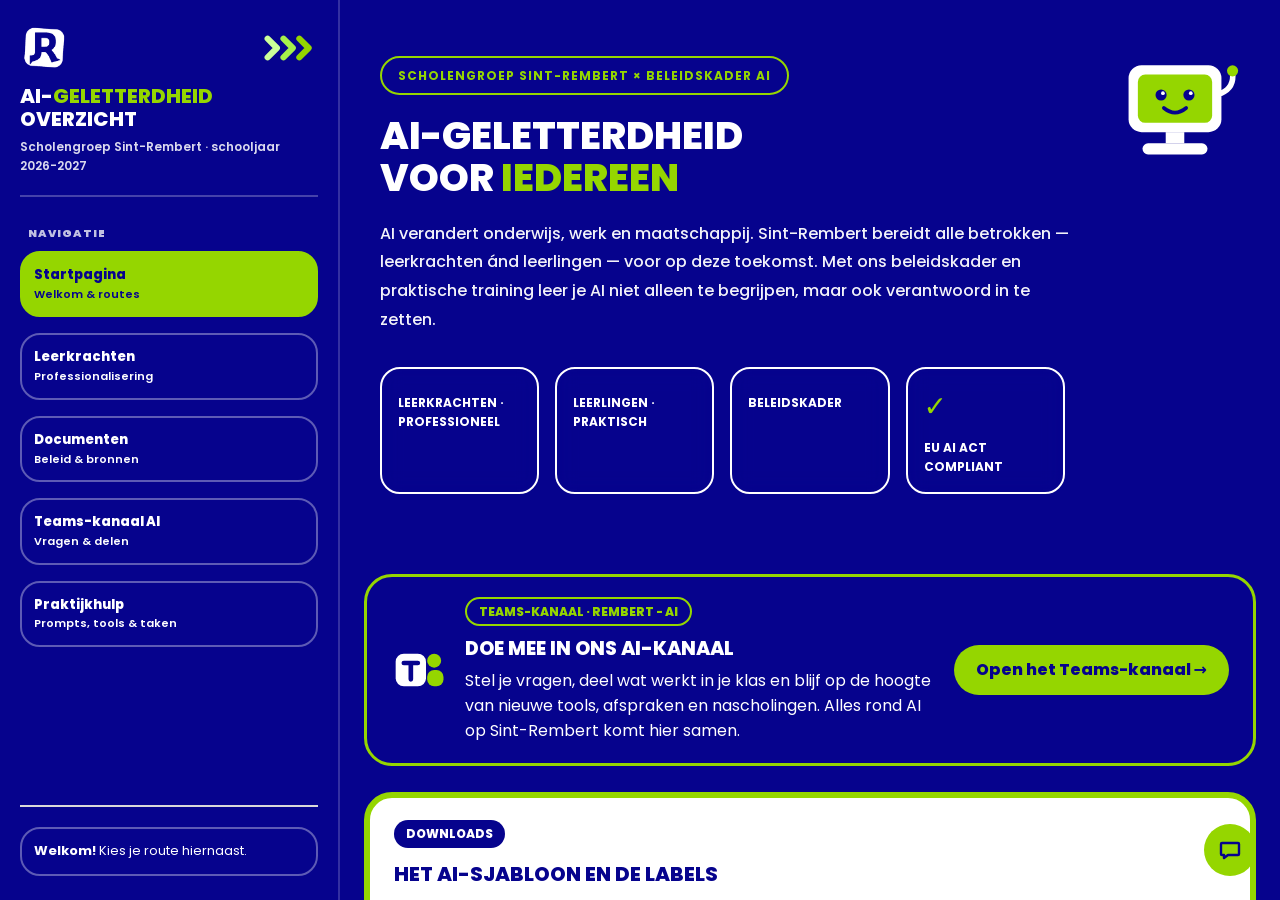
==== index.html @ e118753a "Add files via upload" ====
<!DOCTYPE html>
<html lang="nl">
<head>
<meta http-equiv="Cache-Control" content="no-cache, no-store, must-revalidate">
<meta http-equiv="Pragma" content="no-cache">
<meta http-equiv="Expires" content="0">
<meta charset="UTF-8">
<meta name="viewport" content="width=device-width, initial-scale=1, viewport-fit=cover">
<title>AI-Geletterdheid — Sint-Rembert</title>
<link rel="preconnect" href="https://fonts.googleapis.com">
<link rel="preconnect" href="https://fonts.gstatic.com" crossorigin>
<link href="https://fonts.googleapis.com/css2?family=Poppins:wght@400;500;600;700;800&display=swap" rel="stylesheet">
<link rel="stylesheet" href="style.css?v=20261020t">
<link rel="stylesheet" href="huisstijl.css?v=20261020t">
</head>
<body>
<div id="app">
<aside id="sidebar">
  <div class="sb-logo">
    <div class="sb-kop"><img class="sb-logo-img" src="[data-uri]" alt="Logo Sint-Rembert scholengroep"><svg class="sb-chev" viewBox="0 0 120 60" aria-hidden="true"><g fill="none" stroke-linecap="round" stroke-linejoin="round" stroke-width="13"><polyline points="12,10 32,30 12,50" stroke="#CCFF99"/><polyline points="46,10 66,30 46,50" stroke="#A6F04A"/><polyline points="80,10 100,30 80,50" stroke="#95D600"/></g></svg></div>
    <div class="sb-title">AI-<em>Geletterdheid</em><br>Overzicht</div>
    <div class="sb-sub">Scholengroep Sint-Rembert · schooljaar 2026-2027</div>
  </div>

  <div class="nav-sec">
    <div class="nav-lbl">Navigatie</div>
    <div class="ni active" onclick="sv('home')" id="nav-home"><div class="ni-icon"></div><div class="ni-info"><div class="ni-title">Startpagina</div><div class="ni-sub">Welkom & routes</div></div></div>
    <div class="ni available" onclick="goTeacher()"><div class="ni-icon"></div><div class="ni-info"><div class="ni-title">Leerkrachten</div><div class="ni-sub">Professionalisering</div></div></div>
    <div class="ni available" onclick="sv('docs')" id="nav-docs"><div class="ni-icon"></div><div class="ni-info"><div class="ni-title">Documenten</div><div class="ni-sub">Beleid & bronnen</div></div></div>
    <div class="ni available" onclick="sv('news')" id="nav-news"><div class="ni-icon"></div><div class="ni-info"><div class="ni-title">Teams-kanaal AI</div><div class="ni-sub">Vragen & delen</div></div></div>
    <div class="ni available" onclick="sv('hulp')" id="nav-hulp"><div class="ni-icon"></div><div class="ni-info"><div class="ni-title">Praktijkhulp</div><div class="ni-sub">Prompts, tools & taken</div></div></div>
  </div>

  <div class="sb-bot">
    <div style="padding: 12px; background: #FFFFFF; border-radius: 6px; font-size: 13px; line-height: 1.6; color:#06038D;">
      <strong style="color:#06038D;">Welkom!</strong> Kies je route hiernaast.
    </div>
  </div>
</aside>

<main id="main">

<!-- ════════ HOME ════════ -->
<div class="view active" id="view-home">
  <div class="hero">
    <svg class="hero-ill" viewBox="0 0 140 120" role="img" aria-label="Vriendelijke computer"><rect x="20" y="10" width="100" height="72" rx="14" fill="#fff"/><rect x="30" y="20" width="80" height="52" rx="8" fill="#95D600"/><circle cx="55" cy="42" r="6" fill="#06038D"/><circle cx="85" cy="42" r="6" fill="#06038D"/><circle cx="57" cy="40" r="2" fill="#fff"/><circle cx="87" cy="40" r="2" fill="#fff"/><path d="M58 56 Q70 66 82 56" stroke="#06038D" stroke-width="4" fill="none" stroke-linecap="round"/><rect x="60" y="82" width="20" height="12" fill="#fff"/><rect x="35" y="94" width="70" height="12" rx="6" fill="#fff"/><path d="M120 40 q14 -6 12 -22" stroke="#fff" stroke-width="6" fill="none" stroke-linecap="round"/><circle cx="132" cy="16" r="6" fill="#95D600"/></svg>
    <div class="hero-ey"><span>Scholengroep Sint-Rembert × Beleidskader AI</span></div>
    <h1 class="hero-h1">AI-Geletterdheid<br>voor <span class="g">iedereen</span></h1>
    <p class="hero-p">AI verandert onderwijs, werk en maatschappij. Sint-Rembert bereidt alle betrokken — leerkrachten ánd leerlingen — voor op deze toekomst. Met ons beleidskader en praktische training leer je AI niet alleen te begrijpen, maar ook verantwoord in te zetten.</p>
    <div class="hero-stats">
      <div class="hs"><div class="hs-num"></div><div class="hs-lbl">Leerkrachten · Professioneel</div></div>
      <div class="hs"><div class="hs-num"></div><div class="hs-lbl">Leerlingen · Praktisch</div></div>
      <div class="hs"><div class="hs-num"></div><div class="hs-lbl">Beleidskader</div></div>
      <div class="hs"><div class="hs-num">✓</div><div class="hs-lbl">EU AI Act Compliant</div></div>
    </div>
  </div>

  <div style="padding:0 24px"><div class="tm-banner">
  <svg viewBox="0 0 48 48" aria-hidden="true" class="tm-ico"><rect x="4" y="10" width="26" height="28" rx="7" fill="#FFFFFF"/><path d="M11 18h12M17 18v14" stroke="#06038D" stroke-width="4" stroke-linecap="round"/><circle cx="37" cy="16" r="6" fill="#95D600"/><rect x="31" y="24" width="14" height="14" rx="6" fill="#95D600"/></svg>
  <div class="tm-tekst"><span class="tm-ey">Teams-kanaal · REMBERT - AI</span><h3>Doe mee in ons AI-kanaal</h3><p>Stel je vragen, deel wat werkt in je klas en blijf op de hoogte van nieuwe tools, afspraken en nascholingen. Alles rond AI op Sint-Rembert komt hier samen.</p></div>
  <a class="tm-knop" href="https://teams.microsoft.com/l/team/19%3AFEEiGXjf1jA5KxnDZ1ghViKFze_kGUtUXywPC6O7UBk1%40thread.tacv2/conversations?groupId=093de897-84d2-4e76-a2b8-5772bd925e26&amp;tenantId=e285dc48-b92b-4e97-9ea5-bdaed06bbb77" target="_blank" rel="noopener">Open het Teams-kanaal →</a>
</div></div>
  <div style="padding:0 24px"><div class="dl-paneel">
  <div class="dl-kop"><span class="dl-ey">Downloads</span><h3>Het AI-sjabloon en de labels</h3><p>Zet bovenaan elke taak of toets welk AI-label geldt, hang de klasposter op en geef leerlingen het sjabloon voor hun AI-verantwoording.</p></div>
  <div class="dl-rij">
    <div class="dl-item"><b>Hoofding examen/taak met AI-label</b><p>Naam, klas, vak, datum en een vakje voor het label.</p><div><a class="dl-knop hoofd" href="Hoofding-examen-taak-AI-label.docx" download target="_blank" rel="noopener">Word</a><a class="dl-knop" href="Hoofding-examen-taak-AI-label.pdf" target="_blank" rel="noopener">PDF</a></div></div>
    <div class="dl-item"><b>Klasposter AI-labels</b><p>De vier labels om op te hangen in de klas.</p><div><a class="dl-knop hoofd" href="AI-labels-poster%20(1).png" target="_blank" rel="noopener">Poster</a></div></div>
    <div class="dl-item"><b>AI-verantwoording voor leerlingen</b><p>Korte vermelding (1e en 2e graad) en volledige verantwoording met APA (3e graad).</p><div><a class="dl-knop hoofd" href="AI-verantwoording-sjabloon.docx" download target="_blank" rel="noopener">Word</a></div></div>
  </div>
</div></div>
  <div class="sw">
    <!-- OUR PRINCIPLES -->
    <div class="sw-title">Onze <em>principes</em></div>
    <div class="sw-sub">Gebaseerd op het Sint-Rembert beleidskader voor verantwoord AI-gebruik</div>
    
    <div style="display: grid; grid-template-columns: repeat(auto-fit, minmax(280px, 1fr)); gap: 20px; margin-bottom: 28px;">
      <div class="principle-box">
        <div class="pb-icon"></div>
        <div class="pb-title">De mens blijft centraal</div>
        <div class="pb-text">AI is een ondersteuning, niet een vervanging. Leerkrachten en leerlingen bepalen en verantwoorden hun keuzes.</div>
      </div>

      <div class="principle-box">
        <div class="pb-icon"></div>
        <div class="pb-title">Meerwaarde is vereist</div>
        <div class="pb-text">We zetten AI in waar het echt bijdraagt aan beter onderwijs — niet voor de hype.</div>
      </div>

      <div class="principle-box">
        <div class="pb-icon"></div>
        <div class="pb-title">Transparantie & eigenaarschap</div>
        <div class="pb-text">Wie AI gebruikt, blijft eigenaar van het proces. Uitkomsten worden altijd zorgvuldig gecontroleerd.</div>
      </div>

      <div class="principle-box">
        <div class="pb-icon"></div>
        <div class="pb-title">Leeftijdsgeschikt</div>
        <div class="pb-text">AI-gebruik is altijd afgestemd op de maturiteit en ontwikkelingsfase van leerlingen.</div>
      </div>

      <div class="principle-box">
        <div class="pb-icon"></div>
        <div class="pb-title">Deskundigheid</div>
        <div class="pb-text">Alle medewerkers en leerlingen die AI gebruiken, hebben het basisniveau AI-geletterdheid.</div>
      </div>

      <div class="principle-box">
        <div class="pb-icon"></div>
        <div class="pb-title">Wet- & regelgeving</div>
        <div class="pb-text">We houden ons aan de AVG, EU AI Act en alle relevante regelgeving.</div>
      </div>
    </div>

    <!-- ROUTES SECTION -->
    <div class="sw-title" style="margin-top:40px">Jouw <em>route</em></div>
    <div class="sw-sub">Het traject voor leerkrachten van de scholengroep</div>

    <div class="routes-grid">
      <div class="route-card teacher-route">
        <div class="rc-header">
          <div class="rc-icon"></div>
          <div class="rc-title">Ik ben LEERKRACHT</div>
        </div>
        <div class="rc-body">
          <p><strong>Professionalisering</strong> om je leerlingen verantwoord te begeleiden.</p>
          <ul class="rc-list">
            <li>✓ Wat is AI echt? (Basis + diepgang)</li>
            <li>✓ Beleid & veiligheid (AVG, EU AI Act)</li>
            <li>✓ Leerlingen begeleiden</li>
            <li>✓ Copilot praktisch gebruiken</li>
            <li>✓ Certificaat (EU AI Act artikel 4)</li>
            <li>✓ Case studies per vak</li>
          </ul>
        </div>
        <button class="route-btn teacher" onclick="goTeacher()">Start trainee →</button>
      </div>

    </div>

    <div style="background:white;border:1px solid #e0e4f5;border-left:4px solid var(--green);border-radius:8px;padding:18px 20px;margin-top:28px;display:flex;align-items:center;justify-content:space-between;flex-wrap:wrap;gap:14px;">
      <div style="flex:1;min-width:240px;">
        <div style="font-size:11px;font-weight:700;color:var(--green);text-transform:uppercase;margin-bottom:4px;">Voor leerkrachten</div>
        <div style="font-size:15px;font-weight:800;color:var(--blue);margin-bottom:4px;">Praktijkhulp: beslisboom, toolchecker, prompts en AI-bestendige taken</div>
        <div style="font-size:13px;color:#06038D;line-height:1.6;">Kant-en-klare hulpmiddelen om morgen al mee aan de slag te gaan in je klas.</div>
      </div>
      <button class="route-btn teacher" style="width:auto;padding:12px 22px;" onclick="sv('hulp')">Bekijk praktijkhulp →</button>
    </div>

    <div style="background:white;border:1px solid #e0e4f5;border-left:4px solid var(--blue);border-radius:8px;padding:16px 20px;margin-top:16px;display:flex;align-items:center;justify-content:space-between;flex-wrap:wrap;gap:14px;">
      <div style="flex:1;min-width:240px;font-size:13px;color:#06038D;line-height:1.7;"><strong>AI-labels en hoofding examen/taak:</strong> de AI-labels (met klasposter) en de hoofding voor examens en taken vind je bij <strong>Documenten</strong>.</div>
      <button class="route-btn teacher" style="width:auto;padding:12px 22px;" onclick="sv('docs')">Naar Documenten →</button>
    </div>

    <!-- CONTEXT -->
    <div style="background: #FFFFFF; border-left: 4px solid var(--blue); padding: 20px; border-radius: 4px; margin-top: 28px;">
      <div style="font-weight: 700; color: var(--blue); margin-bottom: 8px;">Dit is onderdeel van...</div>
      <p style="margin: 0; font-size: 14px; color:#06038D; line-height: 1.6;">
        <strong>Beleidskader Artificiële Intelligentie van Sint-Rembert</strong> — het centrale referentiedocument voor verantwoord AI-gebruik in onze scholengroep. Dit traject helpt iedereen die framework te begrijpen en toe te passen. Aansluitend op het Digisprong-beleid van de Vlaamse overheid en artikel 4 van de EU AI Act.
      </p>
    </div>

  </div>
</div>

<!-- ════════ DOCUMENTEN ════════ -->
<div class="view" id="view-docs">
  <div class="sw" style="margin-top: 40px;">
    <div class="sw-title"><em>Documenten</em> & Beleid</div>
    <div class="sw-sub">Het centrale referentiemateriaal van Sint-Rembert rond AI, en de bronnen waarop onze trainingen gebaseerd zijn.</div>
<div class="dl-paneel">
  <div class="dl-kop"><span class="dl-ey">Downloads</span><h3>Het AI-sjabloon en de labels</h3><p>Zet bovenaan elke taak of toets welk AI-label geldt, hang de klasposter op en geef leerlingen het sjabloon voor hun AI-verantwoording.</p></div>
  <div class="dl-rij">
    <div class="dl-item"><b>Hoofding examen/taak met AI-label</b><p>Naam, klas, vak, datum en een vakje voor het label.</p><div><a class="dl-knop hoofd" href="Hoofding-examen-taak-AI-label.docx" download target="_blank" rel="noopener">Word</a><a class="dl-knop" href="Hoofding-examen-taak-AI-label.pdf" target="_blank" rel="noopener">PDF</a></div></div>
    <div class="dl-item"><b>Klasposter AI-labels</b><p>De vier labels om op te hangen in de klas.</p><div><a class="dl-knop hoofd" href="AI-labels-poster%20(1).png" target="_blank" rel="noopener">Poster</a></div></div>
    <div class="dl-item"><b>AI-verantwoording voor leerlingen</b><p>Korte vermelding (1e en 2e graad) en volledige verantwoording met APA (3e graad).</p><div><a class="dl-knop hoofd" href="AI-verantwoording-sjabloon.docx" download target="_blank" rel="noopener">Word</a></div></div>
  </div>
</div>

    <div class="sw-title" style="margin-top:20px;font-size:20px">Beleidskader <em>Artificiële Intelligentie</em></div>
    <div style="background: white; border: 1px solid #e0e4f5; border-radius: 10px; padding: 22px; margin: 16px 0 32px 0;">
      <p style="font-size: 13px; color:#06038D; margin: 0 0 14px 0;">Het centrale referentiedocument voor verantwoord AI-gebruik binnen Scholengroep Sint-Rembert (versie 1.0, goedgekeurd door het Bestuursorgaan). De 4 niet-onderhandelbare principes:</p>
      <ul style="font-size: 13px; color:#06038D; line-height: 2; padding-left: 20px; margin: 0 0 14px 0;">
        <li><strong>De mens blijft centraal</strong> — het mens-machine-mens-principe: AI ondersteunt, maar elke inzet vertrekt vanuit een menselijke vraag en eindigt met menselijke controle</li>
        <li><strong>Meerwaarde is vereist</strong> — AI wordt enkel ingezet bij aantoonbare pedagogische of organisatorische meerwaarde</li>
        <li><strong>Transparantie en eigenaarschap</strong> — wie AI gebruikt, blijft eindverantwoordelijk voor het resultaat</li>
        <li><strong>Leeftijds- en ontwikkelingsgeschikt</strong> — afgestemd op maturiteit: kleuters geen zelfstandig gebruik, lager onderwijs enkel begeleid, secundair kritisch en met verantwoording</li>
      </ul>
      <p style="font-size: 13px; color:#06038D; margin: 0 0 8px 0;"><strong>Toegelaten AI-toepassingen:</strong> Bookwidgets AI, ChatGPT, Claude.ai, Microsoft Copilot Chat, Microsoft Copilot for M365, Gamma.app, Google Gemini, NotebookLM.</p>
      <p style="font-size: 13px; color:#06038D; margin: 0 0 18px 0;"><strong>Bij evaluaties</strong> geldt: AI is niet toegestaan, tenzij de leerkracht dit expliciet toelaat. De school gebruikt bewust géén AI-detectietools — evaluatie vertrekt vanuit vertrouwen en gesprek.</p>
      <a href="Beleidskader-AI-Sint-Rembert.pdf" target="_blank" style="display:inline-block; background: var(--blue); color: white; font-weight: 700; font-size: 13px; padding: 10px 18px; border-radius: 6px; text-decoration: none;">Download volledig document (PDF)</a>
    </div>

    <div class="sw-title" style="margin-top:32px;font-size:20px">Voorbeeld<em>documenten</em></div>
    <p style="font-size: 14px; color:#06038D; margin-bottom: 16px;">Klik op een document om het voorbeeld uit te vouwen.</p>

    <details style="background: white; border: 1px solid #e0e4f5; border-radius: 8px; margin: 12px 0; overflow: hidden;">
      <summary style="cursor: pointer; padding: 16px; font-weight: 700; color: var(--blue); list-style: none; display: flex; align-items: center; justify-content: space-between;">
        <span>AI-labels — voorbeelddocument</span>
        <span style="font-size: 12px; color:#06038D; font-weight: 400;">uitvouwen ▾</span>
      </summary>
      <div style="padding: 0 16px 20px 16px; border-top: 1px solid #eee;">
        <p style="font-size: 13px; color:#06038D; margin: 14px 0;">De 4 AI-labels die Sint-Rembert gebruikt om per opdracht duidelijk te maken wat wel en niet mag:</p>
        <table style="width:100%; border-collapse: collapse; font-size: 13px;">
          <tr style="background:#FFFFFF;"><td style="padding:8px 10px; font-weight:700; width:36px;">1</td><td style="padding:8px 10px; font-weight:700;">Verboden</td><td style="padding:8px 10px; color:#06038D;">Geen AI. Je maakt alles zelf (toetsen, examens)</td></tr>
          <tr><td style="padding:8px 10px; font-weight:700;">2</td><td style="padding:8px 10px; font-weight:700;">Als inspiratie</td><td style="padding:8px 10px; color:#06038D;">AI enkel om ideeën op te doen; het werk maak je zelf</td></tr>
          <tr style="background:#FFFFFF;"><td style="padding:8px 10px; font-weight:700;">3</td><td style="padding:8px 10px; font-weight:700;">Als ondersteuning</td><td style="padding:8px 10px; color:#06038D;">AI mag helpen tijdens het proces, met transparantie</td></tr>
          <tr><td style="padding:8px 10px; font-weight:700;">4</td><td style="padding:8px 10px; font-weight:700;">Toegestaan</td><td style="padding:8px 10px; color:#06038D;">AI mag volop, zolang je eerlijk bent over je gebruik</td></tr>
        </table>
        <p style="font-size: 11px; color:#06038D; font-style: italic; margin: 14px 0 10px 0;">De vier AI-labels van Lut De Jaegher · Sint-Jozefscollege Torhout</p>
        <a href="AI-labels-poster%20(1).png" target="_blank" style="display:inline-block; background: white; color: var(--blue); border: 2px solid var(--blue); font-weight: 700; font-size: 13px; padding: 8px 18px; border-radius: 6px; text-decoration: none;">Bekijk/download klasposter</a>
      </div>
    </details>

    <details style="background: white; border: 1px solid #e0e4f5; border-radius: 8px; margin: 12px 0; overflow: hidden;">
      <summary style="cursor: pointer; padding: 16px; font-weight: 700; color: var(--blue); list-style: none; display: flex; align-items: center; justify-content: space-between;">
        <span>Hoofding examen/taak met AI-label — sjabloon</span>
        <span style="font-size: 12px; color:#06038D; font-weight: 400;">uitvouwen ▾</span>
      </summary>
      <div style="padding: 0 16px 20px 16px; border-top: 1px solid #eee;">
        <p style="font-size: 13px; color:#06038D; margin: 14px 0;">Standaard hoofding om bovenaan een examen of taak te plaatsen (naam, klas, vak, datum, punten), met een aankruisvakje voor het geldende AI-label. Zo weten leerlingen in één oogopslag wat mag.</p>
        <table style="width:100%; border-collapse: collapse; font-size: 12px; margin-bottom: 14px;">
          <tr style="background:#FFFFFF;"><td style="padding:6px 10px; border:1px solid #ddd;">Verboden</td><td style="padding:6px 10px; border:1px solid #ddd;">Als inspiratie</td><td style="padding:6px 10px; border:1px solid #ddd;">Als ondersteuning</td><td style="padding:6px 10px; border:1px solid #ddd;">Toegestaan</td></tr>
        </table>
        <div style="display:flex; gap:10px; flex-wrap:wrap;">
          <a href="Hoofding-examen-taak-AI-label.pdf" target="_blank" style="background: var(--blue); color: white; font-weight: 700; font-size: 13px; padding: 10px 18px; border-radius: 6px; text-decoration: none;">Download als PDF</a>
          <a href="Hoofding-examen-taak-AI-label.docx" target="_blank" style="background: white; color: var(--blue); border: 2px solid var(--blue); font-weight: 700; font-size: 13px; padding: 8px 18px; border-radius: 6px; text-decoration: none;">Download als Word (invulbaar)</a>
        </div>
      </div>
    </details>

    <div class="sw-title" style="margin-top:32px;font-size:20px">Uit de <em>nascholing</em></div>
    <div style="background: white; border-left: 4px solid var(--blue); border-radius: 8px; padding: 16px; margin: 16px 0;">
      <strong style="color: var(--blue);">AI-openers voor onderwijs — Howest EdHub (12/10/2026)</strong>
      <p style="margin: 8px 0 0 0; font-size: 14px; color:#06038D; line-height: 1.6;">Handout van de inspiratiesessie van Thomas Vliebergh (Howest EdHub): prompts structureren, AI-slop vermijden, leren in plaats van delegeren, AI-zoekfuncties, AI-beelden, evalueren en AI-labels.</p>
      <p style="margin: 10px 0 0 0; font-size: 13px; color: #06038D; line-height: 1.6; background:#FFFFFF; padding:10px 12px; border-radius:6px;"><strong>Let op:</strong> in de presentatie komen ook tools aan bod die niet op onze lijst van toegelaten AI-toepassingen staan (bv. Perplexity en Consensus). Niet op de lijst = niet goedgekeurd: gebruik ze niet in je lessen zonder voorafgaande goedkeuring. Zelf apps bouwen met AI (vibecoden) leg je eerst voor aan de IT-dienst.</p>
      <p style="margin: 10px 0 0 0; font-size: 14px; color:#06038D; line-height: 1.6;">De bruikbare tips uit deze sessie zijn verwerkt in de leerkrachtencursus (modules 2 en 3) en in de promptbibliotheek.</p>
      <a href="Howest-EdHub-handout-AI-openers-12-10-2026.pdf" target="_blank" style="display:inline-block; margin-top:12px; background: var(--blue); color: white; font-weight: 700; font-size: 13px; padding: 10px 18px; border-radius: 6px; text-decoration: none;">Bekijk de handout (PDF)</a>
      <p style="margin: 10px 0 0 0; font-size: 11px; color:#06038D; font-style: italic;">© Thomas Vliebergh, Howest EdHub · CC BY-NC-ND · ongewijzigd gedeeld</p>
    </div>

    <div class="sw-title" style="margin-top:32px;font-size:20px">Externe <em>bronnen</em></div>
    <ul style="font-size: 14px; color:#06038D; line-height: 2.2; padding-left: 22px;">
      <li><strong>EDUbox Artificiële Intelligentie</strong> — VRT, imec, Mediawijs, Kenniscentrum Data & Maatschappij, Brightlab, am/ai, BENEDMO</li>
      <li><a href="https://www.elementsofai.com/" target="_blank">Elements of AI</a> — gratis online cursus (Universiteit van Helsinki, TU Delft)</li>
      <li><a href="https://www.vrt.be/vrtnws/nl/2024/03/15/klaar-artificiele-intelligentie/" target="_blank">KLAAR — Artificiële Intelligentie</a> — VRT NWS project voor jongeren</li>
      <li><a href="https://www.vrt.be/vrtmax/a-z/het-digitale-dilemma/" target="_blank">Het Digitale Dilemma</a> — Tim Verheyden (VRT MAX)</li>
      <li>EU AI Act (2024) — Europese wetgeving rond artificiële intelligentie</li>
      <li>Schoolmakers AI-gebruiksschaal — Leon Furze, Universiteit van Melbourne</li>
    </ul>

  </div>
</div>

<!-- ════════ NIEUWS ════════ -->
<div class="view" id="view-news">
  <div class="sw" style="margin-top: 40px;">
    <div class="sw-title">AI in de <em>Actualiteit</em></div>
    <div class="sw-sub">Het AI-nieuws en de vragen van collega's verzamelen we in ons Teams-kanaal.</div>

    <!-- TEAMS-LINK: plak hieronder de link van het Teams-kanaal tussen de aanhalingstekens. Leeg = knop toont "Binnenkort". -->
    <div style="background: linear-gradient(135deg, #4B53BC 0%, #6264A7 100%); border-radius: 8px; padding: 20px; margin: 20px 0; display: flex; align-items: center; justify-content: space-between; flex-wrap: wrap; gap: 16px;">
      <div style="flex: 1; min-width: 240px;">
        <div style="font-size:11px;font-weight:700;color:#D6D8F5;text-transform:uppercase;margin-bottom:6px;">Blijf verbonden</div>
        <h3 style="margin:0 0 6px 0; font-size:17px; color: white;">Word lid van ons Teams-kanaal</h3>
        <p style="font-size:13px;color:#E4E5F7;line-height:1.6;margin:0;">Stel vragen, deel interessante AI-vondsten en blijf op de hoogte tussen collega's — alles rond AI op Sint-Rembert komt hier samen.</p>
      </div>
      <a id="teams-link" href="https://teams.microsoft.com/l/team/19%3AFEEiGXjf1jA5KxnDZ1ghViKFze_kGUtUXywPC6O7UBk1%40thread.tacv2/conversations?groupId=093de897-84d2-4e76-a2b8-5772bd925e26&amp;tenantId=e285dc48-b92b-4e97-9ea5-bdaed06bbb77" target="_blank" rel="noopener" style="background: white; color: #4B53BC; font-weight: 700; font-size: 13px; padding: 12px 22px; border-radius: 6px; white-space: nowrap; text-decoration: none;">Open het Teams-kanaal →</a>
    </div>
  </div>
</div>
<script>
(function(){
  var a=document.getElementById('teams-link');
  if(!a.getAttribute('href')){a.removeAttribute('href');a.textContent='Binnenkort';a.style.background='rgba(255,255,255,0.18)';a.style.color='white';}
})();
</script>

<!-- ════════ PRAKTIJKHULP ════════ -->
<div class="view" id="view-hulp">
  <div class="sw" style="margin-top: 40px;">
    <div class="sw-title"><em>Praktijkhulp</em> voor leerkrachten</div>
    <div class="sw-sub">Hulpmiddelen om AI meteen bruikbaar te maken in je lespraktijk, in de huisstijl van Sint-Rembert.</div>
<div class="tm-banner compact">
  <svg viewBox="0 0 48 48" aria-hidden="true" class="tm-ico"><rect x="4" y="10" width="26" height="28" rx="7" fill="#FFFFFF"/><path d="M11 18h12M17 18v14" stroke="#06038D" stroke-width="4" stroke-linecap="round"/><circle cx="37" cy="16" r="6" fill="#95D600"/><rect x="31" y="24" width="14" height="14" rx="6" fill="#95D600"/></svg>
  <div class="tm-tekst"><span class="tm-ey">Teams-kanaal · REMBERT - AI</span><h3>Doe mee in ons AI-kanaal</h3><p>Stel je vragen, deel wat werkt in je klas en blijf op de hoogte van nieuwe tools, afspraken en nascholingen. Alles rond AI op Sint-Rembert komt hier samen.</p></div>
  <a class="tm-knop" href="https://teams.microsoft.com/l/team/19%3AFEEiGXjf1jA5KxnDZ1ghViKFze_kGUtUXywPC6O7UBk1%40thread.tacv2/conversations?groupId=093de897-84d2-4e76-a2b8-5772bd925e26&amp;tenantId=e285dc48-b92b-4e97-9ea5-bdaed06bbb77" target="_blank" rel="noopener">Open het Teams-kanaal →</a>
</div>

    <div style="display:grid;grid-template-columns:repeat(auto-fit,minmax(260px,1fr));gap:16px;margin:24px 0;">
      <a href="ai-op-school.html#beslisboom" target="_blank" rel="noopener" style="display:block;background:white;border-radius:10px;padding:22px;text-decoration:none;box-shadow:0 1px 4px rgba(0,0,0,0.06);border:2px solid transparent;transition:all .2s;" onmouseover="this.style.borderColor='var(--green)'" onmouseout="this.style.borderColor='transparent'">
        <div style="font-size:30px;margin-bottom:8px;"></div>
        <div style="font-size:16px;font-weight:800;color:var(--blue);margin-bottom:6px;">Mag ik dit met AI?</div>
        <div style="font-size:13px;color:#06038D;line-height:1.7;">Beslisboom: beantwoord een paar korte vragen en weet meteen of je iets mag ingeven, uploaden of gebruiken in een AI-tool.</div>
        <div style="font-size:12px;font-weight:800;color:var(--blue);margin-top:12px;">Openen →</div>
      </a>
      <a href="ai-op-school.html#tools" target="_blank" rel="noopener" style="display:block;background:white;border-radius:10px;padding:22px;text-decoration:none;box-shadow:0 1px 4px rgba(0,0,0,0.06);border:2px solid transparent;transition:all .2s;" onmouseover="this.style.borderColor='var(--green)'" onmouseout="this.style.borderColor='transparent'">
        <div style="font-size:30px;margin-bottom:8px;"></div>
        <div style="font-size:16px;font-weight:800;color:var(--blue);margin-bottom:6px;">Toolchecker</div>
        <div style="font-size:13px;color:#06038D;line-height:1.7;">Welke AI-tools mag je gebruiken, en hoe? Goedgekeurd, enkel anoniem of niet toegelaten.</div>
        <div style="font-size:12px;font-weight:800;color:var(--blue);margin-top:12px;">Openen →</div>
      </a>
      <a href="ai-op-school.html#prompts" target="_blank" rel="noopener" style="display:block;background:white;border-radius:10px;padding:22px;text-decoration:none;box-shadow:0 1px 4px rgba(0,0,0,0.06);border:2px solid transparent;transition:all .2s;" onmouseover="this.style.borderColor='var(--green)'" onmouseout="this.style.borderColor='transparent'">
        <div style="font-size:30px;margin-bottom:8px;"></div>
        <div style="font-size:16px;font-weight:800;color:var(--blue);margin-bottom:6px;">Promptbibliotheek</div>
        <div style="font-size:13px;color:#06038D;line-height:1.7;">Kant-en-klare prompts voor lesvoorbereiding, differentiatie, feedback en toetsvragen. Kopieer, vul de haakjes in en plak in Copilot M365.</div>
        <div style="font-size:12px;font-weight:800;color:var(--blue);margin-top:12px;">Openen →</div>
      </a>
      <a href="ai-op-school.html#taken" target="_blank" rel="noopener" style="display:block;background:white;border-radius:10px;padding:22px;text-decoration:none;box-shadow:0 1px 4px rgba(0,0,0,0.06);border:2px solid transparent;transition:all .2s;" onmouseover="this.style.borderColor='var(--green)'" onmouseout="this.style.borderColor='transparent'">
        <div style="font-size:30px;margin-bottom:8px;"></div>
        <div style="font-size:16px;font-weight:800;color:var(--blue);margin-bottom:6px;">AI-bestendige taken</div>
        <div style="font-size:13px;color:#06038D;line-height:1.7;">Opdrachten waarbij het leren zichtbaar blijft: de vier AI-labels en tips met voorbeelden.</div>
        <div style="font-size:12px;font-weight:800;color:var(--blue);margin-top:12px;">Openen →</div>
      </a>
    </div>

    <div style="background:#FFFFFF;border-radius:10px;padding:16px 20px;font-size:13px;color:#06038D;line-height:1.7;">
      Alles samen op één plek: <a href="ai-op-school.html" target="_blank" rel="noopener" style="color:var(--blue);font-weight:800;">AI op school &ndash; voor leerkrachten</a>.<br>De <strong>AI-labels</strong> (klasposter) en de <strong>hoofding voor examens en taken</strong> vind je bij <a href="#" onclick="sv('docs'); return false;" style="color:var(--blue);font-weight:800;">Documenten</a>.
    </div>
  </div>
</div>

<footer style="font-size: 11px; color:#06038D; margin-top: 60px; padding: 30px 20px; border-top: 1px solid #ddd; background: #FFFFFF; line-height: 1.8;">
  <div style="max-width: 1200px; margin: 0 auto;">
    <p style="margin: 0 0 12px 0;"><strong>Over dit platform</strong></p>
    <p style="margin: 0;">
      Sint-Rembert AI-Geletterdheid Platform — gebaseerd op het <strong>Beleidskader Artificiële Intelligentie</strong>, aansluitend op Digisprong (Vlaamse overheid) en het <strong>AILit-raamwerk</strong> (Europese standaard).
    </p>
  </div>
</footer>

</main>
</div>

<script>
function goTeacher() {
  window.location.href = 'teacher.html';
}
function sv(id) {
  document.querySelectorAll('.view').forEach(v => v.classList.remove('active'));
  document.querySelectorAll('.ni').forEach(n => n.classList.remove('active'));
  document.getElementById('view-' + id).classList.add('active');
  const ni = document.getElementById('nav-' + id);
  if (ni) ni.classList.add('active');
  document.querySelector('#main').scrollTop = 0;
  window.scrollTo({ top: 0, behavior: 'smooth' });
}
function goHome() {
  sv('home');
}
function routeHash(){ const h = location.hash.slice(1); if (h && document.getElementById('view-' + h)) sv(h); }
routeHash();
window.addEventListener('hashchange', routeHash);
</script>

<!-- ════════ HELPDESK BUTTON ════════ -->
<a href="mailto:informaticadienst.pedagogisch@sint-rembert.be?subject=Vraag%20over%20de%20AI-cursus" 
   id="helpdesk-btn" 
   title="Vragen? Mail de pedagogische ICT-dienst"
   style="position:fixed; bottom:24px; right:24px; z-index:9998; background:var(--blue); color:white; height:52px; min-width:52px; border-radius:26px; display:flex; align-items:center; justify-content:center; text-decoration:none; box-shadow:0 4px 16px rgba(6,3,141,0.35); transition:all 0.25s ease; overflow:hidden; padding:0;"
   onmouseover="this.style.minWidth='250px'; this.style.paddingLeft='18px'; this.style.paddingRight='20px'; this.style.justifyContent='flex-start'; document.getElementById('helpdesk-text').style.maxWidth='200px'; document.getElementById('helpdesk-text').style.marginLeft='10px';"
   onmouseout="this.style.minWidth='52px'; this.style.paddingLeft='0'; this.style.paddingRight='0'; this.style.justifyContent='center'; document.getElementById('helpdesk-text').style.maxWidth='0'; document.getElementById('helpdesk-text').style.marginLeft='0';">
  <svg width="24" height="24" viewBox="0 0 24 24" aria-hidden="true" style="flex-shrink:0"><path d="M4 5h16a1 1 0 0 1 1 1v10a1 1 0 0 1-1 1H10l-4 3v-3H4a1 1 0 0 1-1-1V6a1 1 0 0 1 1-1z" fill="none" stroke="#06038D" stroke-width="2.4" stroke-linejoin="round"/></svg>
  <span id="helpdesk-text" style="font-size:13px; font-weight:700; white-space:nowrap; overflow:hidden; max-width:0; transition:max-width 0.25s ease, margin-left 0.25s ease; display:inline-block;">Vragen? Mail ons</span>
</a>

</body>
</html>
---- style.css ----
/* ════════════════════════════════════════════
   AI-CURSUS SINT-REMBERT — STYLESHEET
   Volledige design: Layout, Colors, Typography
   ════════════════════════════════════════════ */

:root {
  --blue: #0A1FA8;
  --green: #7FE000;
  --orange: #FF9F43;
  --red: #e02020;
  --text: #1e293b;
  --muted: #64748b;
  --gray: #cbd5e1;
  --off: #f1f5f9;
  --white: #ffffff;
  --radius: 12px;
  --rsm: 8px;
}

* { margin: 0; padding: 0; box-sizing: border-box; }
html, body { font-family: 'Nunito', sans-serif; color: var(--text); background: var(--off); }
body { line-height: 1.6; }

a { color: var(--blue); text-decoration: none; }
a:hover { text-decoration: underline; }

button { font-family: inherit; cursor: pointer; border: none; }

/* ════════════════════════════════════════════
   LAYOUT — App Grid
   ════════════════════════════════════════════ */

#app {
  display: grid;
  grid-template-columns: 340px 1fr;
  height: 100vh;
  overflow: hidden;
}

#sidebar {
  background: white;
  border-right: 1px solid var(--gray);
  display: flex;
  flex-direction: column;
  overflow-y: auto;
  padding: 24px 20px;
  gap: 28px;
}

#main {
  overflow-y: auto;
  display: flex;
  flex-direction: column;
  background: var(--off);
}

.view { display: none; }
.view.active { display: block; }

/* ════════════════════════════════════════════
   SIDEBAR
   ════════════════════════════════════════════ */

.sb-logo {
  padding-bottom: 20px;
  border-bottom: 2px solid var(--gray);
}

.sb-badge {
  display: inline-block;
  background: var(--blue);
  color: white;
  padding: 4px 10px;
  border-radius: 4px;
  font-size: 10px;
  font-weight: 900;
  text-transform: uppercase;
  letter-spacing: 1px;
  margin-bottom: 10px;
}

.sb-title {
  font-family: 'Archivo Black', sans-serif;
  font-size: 18px;
  color: var(--blue);
  line-height: 1.2;
  margin-bottom: 6px;
}

.sb-title em {
  color: var(--green);
  font-style: normal;
}

.sb-sub {
  font-size: 12px;
  color: var(--muted);
  font-weight: 600;
}

.prog-wrap {
  padding: 16px;
  background: var(--off);
  border-radius: var(--rsm);
}

.prog-label {
  font-size: 12px;
  font-weight: 700;
  color: var(--muted);
  text-transform: uppercase;
  display: flex;
  justify-content: space-between;
  margin-bottom: 8px;
}

.prog-track {
  width: 100%;
  height: 6px;
  background: var(--gray);
  border-radius: 3px;
  overflow: hidden;
}

.prog-fill {
  height: 100%;
  background: var(--green);
  transition: width 0.3s ease;
}

.nav-sec {
  display: flex;
  flex-direction: column;
  gap: 8px;
}

.nav-lbl {
  font-size: 11px;
  font-weight: 900;
  text-transform: uppercase;
  color: var(--muted);
  letter-spacing: 1px;
  padding: 0 8px;
}

.ni {
  display: flex;
  align-items: center;
  gap: 12px;
  padding: 12px;
  border-radius: var(--rsm);
  background: transparent;
  border: 2px solid transparent;
  transition: all 0.2s ease;
  cursor: pointer;
}

.ni:hover { background: var(--off); }
.ni.active { border-color: var(--green); background: rgba(127,224,0,0.1); }
.ni.done { border-color: var(--green); }
.ni.locked { opacity: 0.5; cursor: not-allowed; }
.ni.available { border-color: var(--blue); }

.ni-icon {
  font-size: 20px;
  flex-shrink: 0;
}

.ni-info {
  flex: 1;
  min-width: 0;
}

.ni-title {
  font-size: 13px;
  font-weight: 800;
  color: var(--text);
}

.ni-sub {
  font-size: 11px;
  color: var(--muted);
  font-weight: 600;
}

.ni-badge {
  flex-shrink: 0;
  font-size: 14px;
  font-weight: 800;
  color: var(--green);
}

.sb-bot {
  margin-top: auto;
  padding-top: 20px;
  border-top: 2px solid var(--gray);
}

.uc {
  display: flex;
  align-items: center;
  gap: 10px;
}

.av {
  width: 36px;
  height: 36px;
  border-radius: 50%;
  background: var(--blue);
  color: white;
  font-weight: 900;
  display: flex;
  align-items: center;
  justify-content: center;
  font-size: 14px;
}

.un-inp {
  flex: 1;
  background: var(--off);
  border: 1px solid var(--gray);
  padding: 8px 10px;
  border-radius: var(--rsm);
  font-size: 12px;
  font-weight: 600;
}

.un-inp:focus { outline: none; border-color: var(--blue); }

.eh {
  font-size: 10px;
  color: var(--muted);
  font-weight: 600;
  margin-top: 4px;
}

/* ════════════════════════════════════════════
   MAIN CONTENT
   ════════════════════════════════════════════ */

.mc-content {
  padding: 40px;
  max-width: 900px;
  margin: 0 auto;
  width: 100%;
}

/* ════════════════════════════════════════════
   HERO SECTION
   ════════════════════════════════════════════ */

.hero {
  background: linear-gradient(135deg, var(--blue) 0%, #3a2b9e 55%, #6d28d9 100%);
  color: white;
  padding: 60px 40px;
  text-align: center;
  margin-bottom: 40px;
}

.hero-ey {
  display: inline-block;
  background: rgba(127,224,0,0.15);
  border: 1px solid var(--green);
  color: var(--green);
  padding: 8px 16px;
  border-radius: 8px;
  font-size: 12px;
  font-weight: 700;
  text-transform: uppercase;
  letter-spacing: 1px;
  margin-bottom: 20px;
}

.hero-h1 {
  font-family: 'Archivo Black', sans-serif;
  font-size: 48px;
  text-transform: uppercase;
  line-height: 1.1;
  margin-bottom: 20px;
}

.hero-h1 .g { color: var(--green); }

.hero-p {
  font-size: 16px;
  line-height: 1.8;
  max-width: 700px;
  margin: 0 auto 32px;
  opacity: 0.95;
  font-weight: 600;
}

.hero-stats {
  display: grid;
  grid-template-columns: repeat(5, 1fr);
  gap: 16px;
  margin-top: 32px;
}

.hs {
  background: rgba(255,255,255,0.1);
  backdrop-filter: blur(10px);
  border: 1px solid rgba(255,255,255,0.2);
  border-radius: var(--rsm);
  padding: 16px;
}

.hs-num {
  font-size: 28px;
  display: block;
  margin-bottom: 8px;
}

.hs-lbl {
  font-size: 12px;
  font-weight: 700;
  text-transform: uppercase;
}

/* ════════════════════════════════════════════
   SECTIONS (sw = section wrap)
   ════════════════════════════════════════════ */

.sw {
  background: white;
  border-radius: var(--radius);
  padding: 40px;
  margin-bottom: 40px;
  box-shadow: 0 2px 8px rgba(10,31,168,0.06);
}

.sw-title {
  font-family: 'Archivo Black', sans-serif;
  font-size: 28px;
  color: var(--blue);
  text-transform: uppercase;
  margin-bottom: 8px;
  line-height: 1.1;
}

.sw-title em {
  color: var(--green);
  font-style: normal;
}

.sw-sub {
  font-size: 16px;
  color: var(--muted);
  font-weight: 600;
  margin-bottom: 28px;
}

/* ════════════════════════════════════════════
   VISION BOX
   ════════════════════════════════════════════ */

.vision-box {
  background: var(--off);
  border-radius: var(--rsm);
  padding: 24px;
  border-left: 4px solid var(--blue);
}

.vision-title {
  font-family: 'Archivo Black', sans-serif;
  font-size: 14px;
  color: var(--blue);
  text-transform: uppercase;
  margin-bottom: 12px;
}

.vision-text {
  font-size: 15px;
  line-height: 1.8;
  color: #3d4f8a;
  font-weight: 600;
}

.vision-text strong { color: var(--blue); }

/* ════════════════════════════════════════════
   REGELS (SR-ROW)
   ════════════════════════════════════════════ */

.sr-row {
  display: grid;
  grid-template-columns: 1fr 1fr;
  gap: 20px;
  margin-top: 28px;
}

.sr-box {
  border-radius: var(--rsm);
  padding: 20px;
  border: 2px solid var(--gray);
}

.sr-box.wel {
  background: rgba(127,224,0,0.08);
  border-color: var(--green);
}

.sr-box.niet {
  background: rgba(224,32,32,0.08);
  border-color: var(--red);
}

.sr-box-title {
  font-family: 'Archivo Black', sans-serif;
  font-size: 13px;
  text-transform: uppercase;
  margin-bottom: 16px;
}

.sr-box.wel .sr-box-title { color: var(--green); }
.sr-box.niet .sr-box-title { color: var(--red); }

.sri {
  font-size: 13px;
  color: #3d4f8a;
  font-weight: 700;
  line-height: 1.8;
  display: flex;
  align-items: flex-start;
  gap: 8px;
  margin-bottom: 8px;
}

.sr-chk, .sr-x {
  flex-shrink: 0;
  font-weight: 900;
}

.sr-chk { color: var(--green); }
.sr-x { color: var(--red); }

/* ════════════════════════════════════════════
   MODULS GRID (mods-grid)
   ════════════════════════════════════════════ */

.mods-grid {
  display: grid;
  grid-template-columns: repeat(3, 1fr);
  gap: 20px;
  margin-top: 28px;
}

.mc {
  background: white;
  border: 2px solid var(--gray);
  border-radius: var(--radius);
  padding: 28px;
  text-align: center;
  cursor: pointer;
  transition: all 0.3s ease;
}

.mc:hover:not(.locked) {
  border-color: var(--blue);
  transform: translateY(-4px);
  box-shadow: 0 12px 24px rgba(10,31,168,0.12);
}

.mc.locked {
  opacity: 0.6;
  cursor: not-allowed;
}

.mc.done {
  border-color: var(--green);
  background: rgba(127,224,0,0.05);
}

.mc.optional-mod {
  border-color: var(--orange);
  background: rgba(255,159,67,0.05);
}

.mc-badge {
  display: inline-block;
  background: var(--blue);
  color: white;
  padding: 6px 12px;
  border-radius: 6px;
  font-size: 10px;
  font-weight: 900;
  text-transform: uppercase;
  letter-spacing: 1px;
  margin-bottom: 16px;
}

.mc.optional-mod .mc-badge {
  background: var(--orange);
}

.mc-icon {
  font-size: 48px;
  margin-bottom: 16px;
}

.mc-title {
  font-family: 'Archivo Black', sans-serif;
  font-size: 16px;
  color: var(--blue);
  text-transform: uppercase;
  margin-bottom: 10px;
  line-height: 1.2;
}

.mc-desc {
  font-size: 13px;
  color: var(--muted);
  line-height: 1.7;
  font-weight: 600;
  margin-bottom: 20px;
  min-height: 70px;
  display: flex;
  align-items: center;
  justify-content: center;
}

.mc-meta {
  display: flex;
  justify-content: center;
  gap: 16px;
  margin-bottom: 20px;
  padding-bottom: 20px;
  border-bottom: 1px solid var(--gray);
  font-size: 12px;
  font-weight: 700;
}

.mc-dur { color: var(--muted); }
.mc-stat { color: var(--blue); }
.mc-stat.locked { color: #64748b; }
.mc-stat.ok { color: var(--green); }
.mc-stat.opt { color: var(--orange); }

/* ════════════════════════════════════════════
   BUTTONS (sr-btn)
   ════════════════════════════════════════════ */

.sr-btn {
  padding: 12px 20px;
  border-radius: var(--rsm);
  font-weight: 800;
  font-size: 13px;
  text-transform: uppercase;
  letter-spacing: 1px;
  transition: all 0.2s ease;
  cursor: pointer;
  border: 2px solid transparent;
}

.sr-btn.g {
  background: var(--green);
  color: var(--blue);
}

.sr-btn.g:hover:not([disabled]) {
  background: #5fd100;
  transform: scale(1.02);
}

.sr-btn.b {
  background: white;
  color: var(--blue);
  border: 2px solid var(--gray);
}

.sr-btn.b:hover:not([disabled]) {
  border-color: var(--blue);
  background: var(--off);
}

.sr-btn.o {
  background: var(--orange);
  color: white;
}

.sr-btn.o:hover:not([disabled]) {
  background: #ff8b1f;
}

.sr-btn[disabled] {
  opacity: 0.5;
  cursor: not-allowed;
}

/* ════════════════════════════════════════════
   PROMO BOX & MINI
   ════════════════════════════════════════════ */

.promo-box {
  background: linear-gradient(135deg, var(--blue) 0%, #3a2b9e 100%);
  border-radius: var(--radius);
  padding: 40px;
  color: white;
  margin-top: 40px;
  margin-bottom: 40px;
}

.promo-ey {
  display: inline-block;
  background: rgba(127,224,0,0.15);
  border: 1px solid var(--green);
  color: var(--green);
  padding: 8px 16px;
  border-radius: 6px;
  font-size: 11px;
  font-weight: 700;
  text-transform: uppercase;
  letter-spacing: 1px;
  margin-bottom: 16px;
}

.promo-title {
  font-family: 'Archivo Black', sans-serif;
  font-size: 26px;
  text-transform: uppercase;
  line-height: 1.1;
  margin-bottom: 12px;
}

.promo-title em { color: var(--green); font-style: normal; }

.promo-sub {
  font-size: 15px;
  line-height: 1.7;
  opacity: 0.9;
  margin-bottom: 28px;
  font-weight: 600;
}

.promo-grid {
  display: grid;
  grid-template-columns: 1fr 1fr;
  gap: 20px;
  margin-bottom: 28px;
}

.promo-card {
  background: rgba(255,255,255,0.1);
  backdrop-filter: blur(10px);
  border: 1px solid rgba(255,255,255,0.2);
  border-radius: var(--rsm);
  padding: 20px;
}

.promo-icon {
  font-size: 28px;
  margin-bottom: 12px;
}

.promo-date {
  font-size: 12px;
  opacity: 0.7;
  font-weight: 700;
  margin-bottom: 8px;
}

.promo-card-title {
  font-family: 'Archivo Black', sans-serif;
  font-size: 14px;
  text-transform: uppercase;
  margin-bottom: 8px;
}

.promo-card-desc {
  font-size: 13px;
  line-height: 1.6;
  opacity: 0.9;
  font-weight: 600;
}

.promo-btn {
  display: inline-block;
  background: var(--green);
  color: var(--blue);
  padding: 14px 28px;
  border-radius: var(--rsm);
  font-weight: 800;
  text-transform: uppercase;
  letter-spacing: 1px;
  font-size: 13px;
  transition: all 0.2s ease;
}

.promo-btn:hover {
  background: #5fd100;
  transform: scale(1.02);
}

.promo-mini {
  display: flex;
  align-items: center;
  gap: 16px;
  background: rgba(127,224,0,0.1);
  border: 1px solid var(--green);
  border-radius: var(--rsm);
  padding: 16px;
  margin: 20px 0;
}

.promo-mini-icon { font-size: 20px; flex-shrink: 0; }
.promo-mini-title { font-family: 'Archivo Black', sans-serif; font-size: 11px; color: var(--green); text-transform: uppercase; letter-spacing: 1px; }
.promo-mini-desc { font-size: 13px; color: #3d4f8a; font-weight: 600; margin-top: 2px; }
.promo-mini-btn { display: inline-block; background: var(--green); color: var(--blue); padding: 6px 12px; border-radius: 4px; font-weight: 800; font-size: 10px; text-transform: uppercase; flex-shrink: 0; }
.promo-mini-btn:hover { background: #5fd100; }

/* ════════════════════════════════════════════
   MODULE HEADER (mh)
   ════════════════════════════════════════════ */

.mh {
  background: white;
  border-bottom: 1px solid var(--gray);
  padding: 24px 40px;
  display: flex;
  align-items: center;
  gap: 20px;
  margin-bottom: 20px;
}

.bk {
  background: white;
  border: 1px solid var(--gray);
  padding: 8px 14px;
  border-radius: var(--rsm);
  font-size: 12px;
  font-weight: 800;
  color: var(--blue);
  cursor: pointer;
  transition: all 0.2s ease;
}

.bk:hover { border-color: var(--blue); background: var(--off); }

.mh-info { flex: 1; }
.mh-num { font-size: 11px; color: var(--muted); font-weight: 700; text-transform: uppercase; letter-spacing: 1px; }
.mh-title { font-family: 'Archivo Black', sans-serif; font-size: 18px; color: var(--blue); text-transform: uppercase; }
.mh-title em { color: var(--green); font-style: normal; }

.mh.opt-mh { background: rgba(255,159,67,0.05); border-color: var(--orange); }

.dots {
  display: flex;
  gap: 6px;
}

.dot {
  width: 8px;
  height: 8px;
  border-radius: 50%;
  background: var(--gray);
  transition: all 0.2s ease;
}

.dot.active { background: var(--blue); transform: scale(1.3); }
.dot.done { background: var(--green); }

/* ════════════════════════════════════════════
   STEP CONTENT
   ════════════════════════════════════════════ */

.s-badge {
  display: inline-block;
  background: var(--blue);
  color: white;
  padding: 6px 12px;
  border-radius: 6px;
  font-size: 10px;
  font-weight: 900;
  text-transform: uppercase;
  letter-spacing: 1px;
  margin-bottom: 16px;
}

.ch2 {
  font-family: 'Archivo Black', sans-serif;
  font-size: 26px;
  color: var(--blue);
  text-transform: uppercase;
  line-height: 1.1;
  margin-bottom: 20px;
}

.ch2 em { color: var(--green); font-style: normal; }

.ch3 {
  font-family: 'Archivo Black', sans-serif;
  font-size: 14px;
  color: var(--blue);
  text-transform: uppercase;
  margin-top: 24px;
  margin-bottom: 12px;
  letter-spacing: 0.5px;
}

.cp {
  font-size: 15px;
  color: #3d4f8a;
  line-height: 1.8;
  font-weight: 600;
  margin-bottom: 16px;
}

/* ════════════════════════════════════════════
   INFO BOXES (ib = info box)
   ════════════════════════════════════════════ */

.ib {
  border-radius: var(--rsm);
  padding: 16px;
  margin: 20px 0;
  border-left: 4px solid;
  display: flex;
  gap: 12px;
}

.ib.warn {
  background: rgba(255,159,67,0.1);
  border-color: var(--orange);
}

.ib-t {
  font-family: 'Archivo Black', sans-serif;
  font-size: 12px;
  text-transform: uppercase;
  font-weight: 900;
  color: var(--orange);
  flex-shrink: 0;
}

.ib-b {
  font-size: 13px;
  color: #3d4f8a;
  line-height: 1.6;
  font-weight: 600;
}

/* ════════════════════════════════════════════
   GRID2 (zwei kolommen)
   ════════════════════════════════════════════ */

.grid2 {
  display: grid;
  grid-template-columns: 1fr 1fr;
  gap: 20px;
  margin-bottom: 20px;
}

.pane-ok, .pane-nok {
  border-radius: var(--rsm);
  padding: 20px;
  border: 2px solid var(--gray);
  display: flex;
  flex-direction: column;
  gap: 12px;
}

.pane-ok { background: rgba(127,224,0,0.08); border-color: var(--green); }
.pane-nok { background: rgba(224,32,32,0.08); border-color: var(--red); }

.lijst-ok, .lijst-nok { font-size: 13px; font-weight: 700; line-height: 1.8; color: #3d4f8a; }

.lijst-h-ok {
  font-family: 'Archivo Black', sans-serif;
  font-size: 12px;
  color: var(--green);
  text-transform: uppercase;
  font-weight: 900;
  margin-bottom: 12px;
  padding-bottom: 12px;
  border-bottom: 2px solid rgba(127,224,0,0.2);
}

.lijst-h-nok {
  font-family: 'Archivo Black', sans-serif;
  font-size: 12px;
  color: var(--red);
  text-transform: uppercase;
  font-weight: 900;
  margin-bottom: 12px;
  padding-bottom: 12px;
  border-bottom: 2px solid rgba(224,32,32,0.2);
}

/* ════════════════════════════════════════════
   REFLECTIE & STELLINGEN
   ════════════════════════════════════════════ */

.sr-ta {
  width: 100%;
  min-height: 120px;
  padding: 14px;
  border: 2px solid var(--gray);
  border-radius: var(--rsm);
  font-family: 'Nunito', sans-serif;
  font-size: 13px;
  font-weight: 600;
  color: var(--text);
  resize: vertical;
  margin: 16px 0;
}

.sr-ta:focus { outline: none; border-color: var(--blue); }

.stl-card {
  background: var(--off);
  border-radius: var(--rsm);
  padding: 16px;
  margin-bottom: 12px;
}

.stl-q {
  font-size: 14px;
  font-weight: 700;
  color: var(--text);
  margin-bottom: 12px;
  line-height: 1.6;
}

.stl-opts {
  display: flex;
  gap: 8px;
}

.stl-btn {
  flex: 1;
  background: white;
  border: 2px solid var(--gray);
  padding: 8px 12px;
  border-radius: var(--rsm);
  font-size: 12px;
  font-weight: 700;
  color: var(--text);
  cursor: pointer;
  transition: all 0.2s ease;
}

.stl-btn:hover:not(.active) { border-color: var(--blue); }
.stl-btn.active { background: var(--green); color: var(--blue); border-color: var(--green); }

/* ════════════════════════════════════════════
   NAVIGATION WRAP (nw)
   ════════════════════════════════════════════ */

.nw {
  display: flex;
  align-items: center;
  justify-content: space-between;
  gap: 20px;
  margin-top: 28px;
  padding-top: 20px;
  border-top: 1px solid var(--gray);
}

.nh {
  font-size: 11px;
  color: var(--muted);
  font-weight: 700;
  text-transform: uppercase;
  letter-spacing: 1px;
}

/* ════════════════════════════════════════════
   QUIZ INTERFACE
   ════════════════════════════════════════════ */

.qc {
  background: white;
  border: 2px solid var(--gray);
  border-radius: var(--radius);
  padding: 24px;
  margin: 20px 0;
}

.qh {
  display: flex;
  align-items: center;
  gap: 16px;
  margin-bottom: 24px;
  padding-bottom: 20px;
  border-bottom: 2px solid var(--gray);
}

.qi { font-size: 32px; }

.qt {
  font-family: 'Archivo Black', sans-serif;
  font-size: 14px;
  color: var(--blue);
  text-transform: uppercase;
  font-weight: 900;
}

.qs {
  font-size: 12px;
  color: var(--muted);
  font-weight: 700;
  margin-top: 2px;
}

.qb {
  margin-bottom: 24px;
  display: flex;
  flex-direction: column;
  gap: 12px;
}

.qq {
  font-size: 15px;
  font-weight: 800;
  color: var(--text);
}

.opts {
  display: flex;
  flex-direction: column;
  gap: 10px;
}

.opt {
  background: white;
  border: 2px solid var(--gray);
  border-radius: var(--rsm);
  padding: 12px 16px;
  text-align: left;
  display: flex;
  align-items: center;
  gap: 12px;
  cursor: pointer;
  font-size: 13px;
  font-weight: 700;
  color: var(--text);
  transition: all 0.2s ease;
}

.opt:hover:not([disabled]) { border-color: var(--blue); background: var(--off); }
.opt[disabled] { opacity: 0.7; cursor: not-allowed; }

.opt.cor { background: rgba(127,224,0,0.15); border-color: var(--green); color: #2d6a00; }
.opt.wr { background: rgba(224,32,32,0.15); border-color: var(--red); color: var(--red); }

.ol {
  display: inline-flex;
  align-items: center;
  justify-content: center;
  width: 24px;
  height: 24px;
  background: var(--blue);
  color: white;
  border-radius: 50%;
  font-weight: 900;
  flex-shrink: 0;
  font-size: 12px;
}

.fb {
  display: none;
  padding: 10px 12px;
  border-radius: var(--rsm);
  font-size: 12px;
  font-weight: 700;
}

.fb.show { display: block; }
.fb.ok { background: rgba(127,224,0,0.15); color: #2d6a00; }
.fb.nok { background: rgba(224,32,32,0.15); color: var(--red); }

.q-res {
  display: none;
  background: white;
  border: 2px solid var(--gray);
  border-radius: var(--rsm);
  padding: 24px;
  text-align: center;
  margin-top: 20px;
}

.q-res.show { display: block; }

.q-score {
  font-family: 'Archivo Black', sans-serif;
  font-size: 48px;
  font-weight: 900;
  margin-bottom: 12px;
}

.q-score.pass { color: var(--green); }
.q-score.fail { color: var(--red); }

.q-msg {
  font-size: 16px;
  font-weight: 700;
  color: var(--text);
}

.q-next {
  background: var(--green);
  color: var(--blue);
  padding: 12px 24px;
  border-radius: var(--rsm);
  font-weight: 800;
  font-size: 13px;
  text-transform: uppercase;
  cursor: pointer;
  transition: all 0.2s ease;
}

.q-next:hover:not([disabled]) { background: #5fd100; }
.q-next[disabled] { opacity: 0.5; cursor: not-allowed; }

/* ════════════════════════════════════════════
   YOUTUBE EMBEDS
   ════════════════════════════════════════════ */

.yt-wrap {
  position: relative;
  width: 100%;
  padding-bottom: 56.25%;
  height: 0;
  overflow: hidden;
  border-radius: var(--rsm);
  margin: 20px 0;
}

.yt-wrap iframe {
  position: absolute;
  top: 0; left: 0;
  width: 100%;
  height: 100%;
  border: none;
}

/* ════════════════════════════════════════════
   DOE-OPDRACHTEN
   ════════════════════════════════════════════ */

.ai-card {
  background: white;
  border: 2px solid var(--gray);
  padding: 16px;
  border-radius: var(--rsm);
  cursor: pointer;
  font-weight: 700;
  font-size: 13px;
  text-align: center;
  transition: all 0.2s ease;
  margin-bottom: 10px;
}

.ai-card:hover { border-color: var(--blue); transform: translateX(4px); }

.lm-card {
  background: white;
  border: 2px solid var(--gray);
  border-radius: var(--rsm);
  padding: 16px;
  margin-bottom: 16px;
}

.lm-q {
  font-size: 14px;
  font-weight: 700;
  color: var(--text);
  margin-bottom: 12px;
  line-height: 1.6;
}

.lm-opts {
  display: flex;
  gap: 8px;
  flex-wrap: wrap;
}

.lm-btn {
  background: white;
  border: 2px solid var(--gray);
  padding: 8px 16px;
  border-radius: var(--rsm);
  font-weight: 800;
  font-size: 12px;
  cursor: pointer;
  transition: all 0.2s ease;
}

.lm-btn:hover:not([disabled]) { border-color: var(--blue); }
.lm-btn[disabled] { opacity: 0.7; cursor: not-allowed; }
.lm-btn.correct { background: var(--green); color: var(--blue); border-color: var(--green); }
.lm-btn.wrong { background: var(--red); color: white; border-color: var(--red); }

.lm-fb {
  display: none;
  margin-top: 12px;
  padding: 10px 12px;
  background: var(--off);
  border-radius: var(--rsm);
  font-size: 12px;
  font-weight: 700;
  color: #3d4f8a;
}

.lm-fb.show { display: block; }

/* ════════════════════════════════════════════
   DISCUSSIE KAARTEN
   ════════════════════════════════════════════ */

.disc-card {
  background: var(--off);
  border-radius: var(--rsm);
  padding: 20px;
  margin-bottom: 16px;
  border-left: 4px solid var(--blue);
}

.disc-q {
  font-weight: 800;
  font-size: 14px;
  color: var(--text);
  margin-bottom: 12px;
}

.disc-a {
  font-size: 13px;
  color: #3d4f8a;
  line-height: 1.7;
  font-weight: 600;
}

/* ════════════════════════════════════════════
   CERTIFICAAT
   ════════════════════════════════════════════ */

#cert-view {
  display: none;
  padding: 40px;
  max-width: 900px;
  margin: 0 auto;
  width: 100%;
}

.cert-wrap {
  background: white;
  border-radius: var(--radius);
  padding: 40px;
  box-shadow: 0 8px 24px rgba(10,31,168,0.12);
}

.cert-intro {
  text-align: center;
  margin-bottom: 32px;
}

.cert-fire { font-size: 48px; margin-bottom: 12px; }

.ss-box {
  background: var(--off);
  border-radius: var(--rsm);
  padding: 24px;
  margin-bottom: 24px;
  border-left: 4px solid var(--blue);
}

.ss-box.ss-highlight {
  background: rgba(127, 224, 0, 0.08);
  border-left-color: var(--green);
  border: 2px solid rgba(127, 224, 0, 0.3);
  border-left: 4px solid #7fe000;
}

.ss-title {
  font-family: 'Archivo Black', sans-serif;
  font-size: 14px;
  color: var(--blue);
  text-transform: uppercase;
  margin-bottom: 16px;
}

.ss-steps {
  display: flex;
  flex-direction: column;
  gap: 12px;
}

.ss-step {
  display: flex;
  gap: 12px;
  align-items: flex-start;
}

.ss-step-num {
  display: inline-flex;
  align-items: center;
  justify-content: center;
  width: 28px;
  height: 28px;
  background: var(--blue);
  color: white;
  border-radius: 50%;
  font-weight: 900;
  flex-shrink: 0;
}

.ss-step-text {
  font-size: 13px;
  color: #3d4f8a;
  line-height: 1.6;
  font-weight: 600;
}

.cert-box {
  background: linear-gradient(135deg, #fefdfb 0%, #f9f5f0 100%);
  border: 3px solid var(--blue);
  border-radius: var(--radius);
  padding: 60px 40px;
  text-align: center;
  margin: 32px 0;
  position: relative;
  page-break-inside: avoid;
}

.cert-wm {
  position: absolute;
  top: -20px;
  right: 20px;
  font-size: 80px;
  opacity: 0.05;
  z-index: 0;
}

.cert-school {
  font-family: 'Archivo Black', sans-serif;
  font-size: 14px;
  color: var(--blue);
  text-transform: uppercase;
  letter-spacing: 2px;
  margin-bottom: 8px;
}

.cert-title {
  font-family: 'Archivo Black', sans-serif;
  font-size: 32px;
  color: var(--blue);
  text-transform: uppercase;
  margin-bottom: 4px;
}

.cert-title em { color: var(--green); font-style: normal; }

.cert-dec {
  font-size: 13px;
  color: var(--text);
  font-weight: 700;
  margin: 16px 0 8px;
}

.cert-name {
  font-size: 24px;
  font-weight: 900;
  color: var(--blue);
  margin: 16px 0;
}

.cert-desc {
  font-size: 12px;
  color: #3d4f8a;
  line-height: 1.7;
  font-weight: 600;
  max-width: 600px;
  margin: 20px auto;
  text-align: left;
}

.cert-comps {
  display: grid;
  grid-template-columns: 1fr 1fr;
  gap: 12px;
  margin: 28px 0;
  text-align: left;
  max-width: 700px;
  margin-left: auto;
  margin-right: auto;
}

.cert-comp {
  font-size: 11px;
  color: #3d4f8a;
  font-weight: 700;
  display: flex;
  align-items: center;
  gap: 8px;
}

.ck { color: var(--green); font-weight: 900; }

.cert-sr {
  font-family: 'Archivo Black', sans-serif;
  font-size: 24px;
  color: var(--blue);
  margin: 24px 0;
  letter-spacing: 2px;
}

.cert-sr span { font-weight: 700; }
.cert-sr em { font-style: normal; color: var(--green); }

.cert-meta {
  display: grid;
  grid-template-columns: repeat(4, 1fr);
  gap: 16px;
  margin-top: 24px;
  padding-top: 24px;
  border-top: 1px solid var(--gray);
  font-size: 11px;
}

.cm-i { text-align: center; }
.cm-lbl { font-weight: 900; color: var(--muted); text-transform: uppercase; }
.cm-val { color: var(--text); font-weight: 800; margin-top: 4px; }

.cert-warn {
  background: rgba(224,32,32,0.1);
  border: 1px solid var(--red);
  border-radius: var(--rsm);
  padding: 12px;
  font-size: 12px;
  color: var(--red);
  font-weight: 700;
  margin-top: 16px;
  text-align: center;
}

.print-btn {
  background: var(--blue);
  color: white;
  padding: 12px 24px;
  border-radius: var(--rsm);
  font-weight: 800;
  font-size: 13px;
  text-transform: uppercase;
  cursor: pointer;
  transition: all 0.2s ease;
}

.print-btn:hover:not([disabled]) { background: #1a2fa8; }
.print-btn[disabled] { opacity: 0.5; cursor: not-allowed; }

.summary-btn {
  background: var(--green);
  color: var(--blue);
  padding: 12px 24px;
  border-radius: var(--rsm);
  font-weight: 800;
  font-size: 13px;
  text-transform: uppercase;
  cursor: pointer;
  transition: all 0.2s ease;
}

.summary-btn:hover { background: #5fd100; }

#cert-dl-info {
  text-align: center;
  font-size: 13px;
  font-weight: 700;
  margin: 16px 0;
  min-height: 20px;
}

/* ════════════════════════════════════════════
   STARTTEST RESULT
   ════════════════════════════════════════════ */

.tr-box {
  background: white;
  border: 2px solid var(--gray);
  border-radius: var(--rsm);
  padding: 28px;
  text-align: center;
  margin: 20px 0;
}

.tr-box.pass { border-color: var(--green); background: rgba(127,224,0,0.05); }
.tr-box.fail { border-color: var(--red); background: rgba(224,32,32,0.05); }

.tr-score {
  font-family: 'Archivo Black', sans-serif;
  font-size: 56px;
  font-weight: 900;
  margin-bottom: 12px;
}

.tr-score.pass { color: var(--green); }
.tr-score.fail { color: var(--red); }

.tr-msg {
  font-size: 16px;
  font-weight: 800;
  color: var(--text);
  margin-bottom: 12px;
}

.tr-sub {
  font-size: 13px;
  color: #3d4f8a;
  line-height: 1.6;
  font-weight: 600;
  margin-bottom: 20px;
}

.st-pass { color: var(--green); }
.st-fail { color: var(--red); }

/* ════════════════════════════════════════════
   PROMPT BUILDER
   ════════════════════════════════════════════ */

.pb-row {
  background: var(--off);
  border-radius: var(--rsm);
  padding: 16px;
  margin-bottom: 12px;
  display: flex;
  flex-direction: column;
  gap: 8px;
}

.pb-label {
  font-family: 'Archivo Black', sans-serif;
  font-size: 11px;
  color: var(--blue);
  text-transform: uppercase;
  font-weight: 900;
  letter-spacing: 1px;
}

.pb-input {
  background: white;
  border: 1px solid var(--gray);
  padding: 10px 12px;
  border-radius: var(--rsm);
  font-size: 13px;
  font-weight: 600;
  color: var(--text);
  font-family: 'Nunito', sans-serif;
}

.pb-input:focus { outline: none; border-color: var(--blue); }

.pb-preview {
  background: white;
  border: 2px solid var(--green);
  border-radius: var(--rsm);
  padding: 16px;
  font-size: 12px;
  color: #3d4f8a;
  line-height: 1.7;
  font-weight: 600;
  white-space: pre-wrap;
  word-break: break-word;
  margin-top: 16px;
}

/* ════════════════════════════════════════════
   LABELS GRID
   ════════════════════════════════════════════ */

.labels-grid {
  display: grid;
  grid-template-columns: repeat(4, 1fr);
  gap: 12px;
  margin: 28px 0;
}

.label-card {
  display: flex;
  flex-direction: column;
  align-items: center;
  justify-content: center;
  padding: 24px 12px;
  border-radius: var(--rsm);
  border: 2px solid var(--gray);
  cursor: pointer;
  transition: all 0.2s ease;
  aspect-ratio: 1;
}

.label-card:hover { transform: scale(1.05); }

.label-card.l1 { background: rgba(21,42,140,0.1); border-color: #152A8C; }
.label-card.l2 { background: rgba(23,162,232,0.1); border-color: #17A2E8; }
.label-card.l3 { background: rgba(255,159,67,0.12); border-color: var(--orange); }
.label-card.l4 { background: rgba(216,96,20,0.12); border-color: #D86014; }

.lc-num {
  font-family: 'Archivo Black', sans-serif;
  font-size: 28px;
  font-weight: 900;
  margin-bottom: 8px;
}

.label-card.l1 .lc-num { color: #152A8C; }
.label-card.l2 .lc-num { color: #17A2E8; }
.label-card.l3 .lc-num { color: var(--orange); }
.label-card.l4 .lc-num { color: #D86014; }

.lc-name {
  font-family: 'Archivo Black', sans-serif;
  font-size: 12px;
  text-transform: uppercase;
  font-weight: 900;
  text-align: center;
}

/* ════════════════════════════════════════════
   ROLE SELECTOR (NIEUW)
   ════════════════════════════════════════════ */

.role-view {
  position: fixed;
  top: 0;
  left: 0;
  width: 100%;
  height: 100%;
  background: linear-gradient(135deg, #0A1FA8 0%, #3a2b9e 55%, #6d28d9 100%);
  display: flex;
  align-items: center;
  justify-content: center;
  z-index: 9999;
  animation: fadeIn 0.4s ease;
  overflow-y: auto;
  padding: 20px;
}

@keyframes fadeIn {
  from { opacity: 0; }
  to { opacity: 1; }
}

.role-wrap {
  max-width: 1000px;
  width: 100%;
}

.role-hero {
  text-align: center;
  margin-bottom: 40px;
}

.role-badge {
  display: inline-flex;
  align-items: center;
  gap: 8px;
  background: var(--green);
  border-radius: 8px;
  padding: 8px 16px;
  font-family: 'Archivo Black', sans-serif;
  font-size: 12px;
  color: var(--blue);
  text-transform: uppercase;
  letter-spacing: 1px;
  margin-bottom: 20px;
}

.role-h1 {
  font-family: 'Archivo Black', sans-serif;
  font-size: 44px;
  color: white;
  text-transform: uppercase;
  line-height: 1.1;
  margin-bottom: 16px;
}

.role-h1 em {
  color: var(--green);
  font-style: normal;
}

.role-sub {
  font-size: 18px;
  color: rgba(255, 255, 255, 0.7);
  font-weight: 600;
  max-width: 600px;
  margin: 0 auto;
}

.role-grid {
  display: grid;
  grid-template-columns: repeat(3, 1fr);
  gap: 20px;
  margin-bottom: 30px;
}

.role-card {
  background: rgba(255, 255, 255, 0.1);
  border: 2px solid rgba(255, 255, 255, 0.2);
  border-radius: 16px;
  padding: 28px;
  cursor: pointer;
  transition: all 0.3s ease;
  text-align: center;
  backdrop-filter: blur(10px);
}

.role-card:hover {
  background: rgba(255, 255, 255, 0.15);
  border-color: var(--green);
  transform: translateY(-5px);
  box-shadow: 0 20px 40px rgba(0, 0, 0, 0.2);
}

.role-icon {
  font-size: 48px;
  margin-bottom: 14px;
}

.role-title {
  font-family: 'Archivo Black', sans-serif;
  font-size: 18px;
  color: white;
  text-transform: uppercase;
  margin-bottom: 8px;
}

.role-desc {
  font-size: 14px;
  color: rgba(255, 255, 255, 0.7);
  margin-bottom: 16px;
  line-height: 1.5;
}

.role-includes {
  font-size: 12px;
  color: var(--green);
  font-weight: 700;
  text-align: left;
  line-height: 1.8;
  background: rgba(127, 224, 0, 0.1);
  border-radius: 8px;
  padding: 12px;
}

.role-note {
  display: flex;
  align-items: center;
  gap: 12px;
  background: rgba(127, 224, 0, 0.15);
  border-radius: 12px;
  padding: 16px 20px;
  border-left: 4px solid var(--green);
  max-width: 600px;
  margin: 0 auto;
}

.role-note-icon {
  font-size: 24px;
}

.role-note-text {
  font-size: 13px;
  color: rgba(255, 255, 255, 0.85);
  font-weight: 600;
}

/* ════════════════════════════════════════════
   CASUS (NIEUW)
   ════════════════════════════════════════════ */

.casus-wrap {
  display: flex;
  flex-direction: column;
  gap: 24px;
  margin: 20px 0;
}

.casus-scenario {
  background: white;
  border: 2px solid var(--gray);
  border-left: 5px solid var(--blue);
  border-radius: var(--radius);
  padding: 24px;
  box-shadow: 0 6px 18px rgba(10, 31, 168, 0.07);
}

.casus-title {
  font-family: 'Archivo Black', sans-serif;
  font-size: 16px;
  color: var(--blue);
  text-transform: uppercase;
  margin-bottom: 12px;
}

.casus-desc {
  font-size: 15px;
  color: #3d4f8a;
  line-height: 1.7;
  font-weight: 600;
  margin-bottom: 18px;
  padding: 14px;
  background: var(--off);
  border-radius: 8px;
}

.casus-choices {
  display: flex;
  flex-direction: column;
  gap: 12px;
}

.casus-choice {
  display: flex;
  flex-direction: column;
  gap: 8px;
}

.casus-choice-label {
  font-family: 'Archivo Black', sans-serif;
  font-size: 11px;
  color: var(--muted);
  text-transform: uppercase;
  letter-spacing: 1px;
}

.casus-btn {
  background: white;
  border: 2px solid var(--gray);
  border-radius: 10px;
  padding: 16px;
  text-align: left;
  cursor: pointer;
  font-size: 14px;
  font-weight: 700;
  color: var(--text);
  transition: all 0.2s ease;
}

.casus-btn:hover:not([disabled]) {
  border-color: var(--blue);
  background: rgba(10, 31, 168, 0.04);
}

.casus-btn[disabled] {
  opacity: 0.7;
  cursor: not-allowed;
}

.casus-fb {
  padding: 12px 16px;
  border-radius: 8px;
  font-size: 13px;
  font-weight: 700;
  display: none;
  margin-top: 8px;
}

.casus-fb.show {
  display: block;
}

.casus-fb.correct {
  background: rgba(127, 224, 0, 0.15);
  border-left: 4px solid var(--green);
  color: #2d6a00;
}

.casus-fb.wrong {
  background: rgba(224, 32, 32, 0.1);
  border-left: 4px solid var(--red);
  color: var(--red);
}

/* ════════════════════════════════════════════
   PROMPT COMPARISON (NIEUW)
   ════════════════════════════════════════════ */

.prompt-comp-wrap {
  margin: 24px 0;
  background: white;
  border: 2px solid var(--gray);
  border-radius: var(--radius);
  padding: 28px;
  box-shadow: 0 6px 18px rgba(10, 31, 168, 0.07);
}

.prompt-comp-intro {
  display: flex;
  align-items: center;
  gap: 16px;
  margin-bottom: 28px;
  padding-bottom: 20px;
  border-bottom: 2px solid var(--gray);
}

.prompt-comp-icon {
  font-size: 32px;
}

.prompt-comp-title {
  font-family: 'Archivo Black', sans-serif;
  font-size: 16px;
  color: var(--blue);
  text-transform: uppercase;
}

.prompt-comp-sub {
  font-size: 14px;
  color: var(--muted);
  font-weight: 600;
  margin-top: 4px;
}

.prompt-comp-grid {
  display: grid;
  grid-template-columns: 1fr 1fr;
  gap: 20px;
  margin-bottom: 20px;
}

.prompt-comp-col {
  border-radius: 12px;
  padding: 20px;
  display: flex;
  flex-direction: column;
  gap: 12px;
}

.prompt-comp-col.bad {
  background: #FFF7ED;
  border: 2px solid var(--orange);
}

.prompt-comp-col.good {
  background: rgba(127, 224, 0, 0.08);
  border: 2px solid var(--green);
}

.prompt-comp-col-header {
  font-family: 'Archivo Black', sans-serif;
  font-size: 13px;
  text-transform: uppercase;
  margin-bottom: 8px;
}

.prompt-comp-col.bad .prompt-comp-col-header {
  color: var(--orange);
}

.prompt-comp-col.good .prompt-comp-col-header {
  color: var(--green);
}

.prompt-comp-label {
  font-family: 'Archivo Black', sans-serif;
  font-size: 11px;
  color: var(--muted);
  text-transform: uppercase;
  letter-spacing: 1px;
  margin-top: 8px;
}

.prompt-comp-content {
  background: white;
  border-radius: 8px;
  padding: 14px;
  font-size: 13px;
  color: #3d4f8a;
  line-height: 1.6;
  font-weight: 600;
  min-height: 80px;
}

.prompt-comp-content.small {
  min-height: 140px;
  font-size: 12px;
}

.rdcbv-badge {
  width: 100%;
  height: 60px;
  margin: 10px 0;
}

.prompt-comp-divider {
  font-family: 'Archivo Black', sans-serif;
  font-size: 11px;
  color: var(--muted);
  text-transform: uppercase;
  margin-top: 10px;
}

.prompt-comp-result {
  background: white;
  border-radius: 8px;
  padding: 14px;
  font-size: 13px;
  color: #3d4f8a;
  line-height: 1.6;
  font-weight: 600;
  min-height: 60px;
  border-left: 4px solid var(--orange);
}

.prompt-comp-result.good {
  border-left-color: var(--green);
  background: rgba(127, 224, 0, 0.05);
}

.prompt-comp-verdict {
  font-size: 12px;
  font-weight: 800;
  color: var(--orange);
  text-align: center;
  padding-top: 10px;
  border-top: 1px solid rgba(0, 0, 0, 0.1);
}

.prompt-comp-verdict.ok {
  color: var(--green);
}

.prompt-comp-tip {
  display: flex;
  align-items: center;
  gap: 12px;
  background: linear-gradient(135deg, rgba(10, 31, 168, 0.1), rgba(127, 224, 0, 0.1));
  border-radius: 12px;
  padding: 16px;
  border-left: 4px solid var(--blue);
}

.prompt-comp-tip-icon {
  font-size: 20px;
}

.prompt-comp-tip-text {
  font-size: 13px;
  color: #3d4f8a;
  line-height: 1.6;
  font-weight: 600;
}

/* ════════════════════════════════════════════
   FAQ (NIEUW)
   ════════════════════════════════════════════ */

.faq-wrap {
  display: flex;
  flex-direction: column;
  gap: 12px;
  margin: 20px 0;
}

.faq-item {
  background: white;
  border: 2px solid var(--gray);
  border-radius: var(--rsm);
  overflow: hidden;
  box-shadow: 0 3px 12px rgba(10, 31, 168, 0.05);
}

.faq-q {
  width: 100%;
  display: flex;
  align-items: center;
  justify-content: space-between;
  background: white;
  border: none;
  padding: 16px 20px;
  cursor: pointer;
  font-size: 14px;
  font-weight: 800;
  color: var(--blue);
  transition: all 0.2s ease;
  text-align: left;
}

.faq-q:hover {
  background: var(--off);
}

.faq-toggle {
  display: inline-flex;
  align-items: center;
  justify-content: center;
  font-size: 18px;
  font-weight: 800;
  color: var(--green);
  flex-shrink: 0;
  transition: transform 0.3s ease;
}

.faq-a {
  padding: 0 20px 0 20px;
  max-height: 0;
  overflow: hidden;
  transition: all 0.3s ease;
}

.faq-a p {
  font-size: 14px;
  color: #3d4f8a;
  line-height: 1.7;
  font-weight: 600;
  padding-bottom: 16px;
}

/* ════════════════════════════════════════════
   RESPONSIVE
   ════════════════════════════════════════════ */

@media (max-width: 1200px) {
  .mods-grid { grid-template-columns: 1fr 1fr; }
  .role-grid { grid-template-columns: 1fr; }
  .hero-stats { grid-template-columns: repeat(3, 1fr); }
  .labels-grid { grid-template-columns: repeat(2, 1fr); }
  .grid2 { grid-template-columns: 1fr; }
  .prompt-comp-grid { grid-template-columns: 1fr; }
}

@media (max-width: 900px) {
  #app { grid-template-columns: 1fr; }
  #sidebar { display: none; }
  .hero { padding: 40px 24px; }
  .hero-h1 { font-size: 32px; }
  .mc-content { padding: 24px; }
  .sw { padding: 24px; }
}

@media (max-width: 520px) {
  .hero-h1 { font-size: 24px; }
  .ch2 { font-size: 18px; }
  .mc-content { padding: 16px; }
  .sw { padding: 16px; }
  .sr-row { grid-template-columns: 1fr; }
  .cert-comps { grid-template-columns: 1fr; }
  .cert-meta { grid-template-columns: repeat(2, 1fr); }
  .faq-q { font-size: 13px; }
}

@media print {
  #sidebar, .mh, .nw, .sr-btn, .mods-grid, .promo-box { display: none !important; }
  .cert-box { border: none; box-shadow: none; page-break-inside: avoid; }
  body { background: white; }
  #app { display: block !important; height: auto !important; overflow: visible !important; }
  #main { background: white; display: block !important; height: auto !important; overflow: visible !important; }
  .view { display: none !important; }
  #cert-view { display: block !important; height: auto !important; overflow: visible !important; }
  #cert-answers-print { overflow: visible !important; }
}

/* ════════════════════════════════════════════
   TIMER VERBERGEN
   ════════════════════════════════════════════ */
.reading-time-hint,
.step-timer,
.timer-display,
[data-timer],
.lockNextButtons:disabled::after {
  display: none !important;
}

/* ════════════════════════════════════════════
   HOMEPAGE — Principle Boxes
   ════════════════════════════════════════════ */

.principle-box {
  background: white;
  border: 2px solid var(--gray);
  border-radius: var(--radius);
  padding: 24px;
  text-align: center;
  transition: all 0.3s ease;
}

.principle-box:hover {
  border-color: var(--blue);
  box-shadow: 0 8px 24px rgba(10, 31, 168, 0.1);
  transform: translateY(-4px);
}

.pb-icon {
  font-size: 32px;
  margin-bottom: 12px;
  display: block;
}

.pb-title {
  font-weight: 700;
  font-size: 16px;
  color: var(--blue);
  margin-bottom: 8px;
}

.pb-text {
  font-size: 13px;
  color: var(--muted);
  line-height: 1.6;
}

/* ════════════════════════════════════════════
   HOMEPAGE — Route Cards
   ════════════════════════════════════════════ */

.routes-grid {
  display: grid;
  grid-template-columns: repeat(auto-fit, minmax(300px, 1fr));
  gap: 24px;
  margin-bottom: 28px;
}

.route-card {
  background: white;
  border-radius: var(--radius);
  overflow: hidden;
  box-shadow: 0 2px 8px rgba(0,0,0,0.08);
  transition: all 0.3s ease;
  display: flex;
  flex-direction: column;
}

.route-card:hover {
  box-shadow: 0 12px 32px rgba(0,0,0,0.15);
  transform: translateY(-8px);
}

.rc-header {
  padding: 28px 20px;
  color: white;
  display: flex;
  align-items: center;
  gap: 16px;
}

.teacher-route .rc-header {
  background: linear-gradient(135deg, #667eea 0%, #764ba2 100%);
}

.student-route .rc-header {
  background: linear-gradient(135deg, #f093fb 0%, #f5576c 100%);
}

.rc-icon {
  font-size: 40px;
  flex-shrink: 0;
}

.rc-title {
  font-weight: 700;
  font-size: 14px;
  opacity: 0.95;
}

.rc-body {
  padding: 24px;
  flex: 1;
}

.rc-body > p {
  font-size: 14px;
  color: var(--text);
  margin-bottom: 16px;
  line-height: 1.6;
}

.rc-list {
  list-style: none;
  margin-bottom: 16px;
}

.rc-list li {
  font-size: 13px;
  color: var(--muted);
  padding: 6px 0;
  line-height: 1.6;
}

.rc-list li::before {
  content: "✓ ";
  color: var(--green);
  font-weight: 700;
  margin-right: 6px;
}

.rc-time {
  font-size: 12px;
  color: var(--muted);
  padding-top: 12px;
  border-top: 1px solid var(--gray);
  margin-top: 12px;
  font-weight: 600;
}

.route-btn {
  width: 100%;
  padding: 12px 16px;
  border-radius: 6px;
  font-weight: 700;
  font-size: 13px;
  margin-top: 16px;
  transition: all 0.2s ease;
  color: white;
}

.route-btn.teacher {
  background: linear-gradient(135deg, #667eea 0%, #764ba2 100%);
}

.route-btn.teacher:hover {
  transform: scale(1.02);
  box-shadow: 0 4px 12px rgba(102, 126, 234, 0.3);
}

.route-btn.student {
  background: linear-gradient(135deg, #f093fb 0%, #f5576c 100%);
}

.route-btn.student:hover {
  transform: scale(1.02);
  box-shadow: 0 4px 12px rgba(245, 87, 108, 0.3);
}


/* ════════════════════════════════════════════
   CASE STUDIES STYLING
   ════════════════════════════════════════════ */

.cases-container {
  margin-top: 20px;
}

.case-section {
  margin-bottom: 40px;
}

.case-header {
  font-family: 'Archivo Black', sans-serif;
  font-size: 18px;
  color: var(--blue);
  padding-bottom: 12px;
  border-bottom: 3px solid var(--green);
  margin-bottom: 20px;
}

.case-box {
  background: white;
  border-left: 5px solid var(--blue);
  padding: 20px;
  margin-bottom: 16px;
  border-radius: var(--rsm);
  box-shadow: 0 2px 6px rgba(0,0,0,0.04);
}

.case-box:hover {
  box-shadow: 0 4px 12px rgba(0,0,0,0.08);
}

.case-num {
  font-size: 12px;
  font-weight: 900;
  color: var(--green);
  text-transform: uppercase;
  letter-spacing: 1px;
  margin-bottom: 6px;
}

.case-title {
  font-weight: 700;
  font-size: 16px;
  color: var(--blue);
  margin-bottom: 8px;
}

.case-scenario {
  font-size: 13px;
  color: var(--muted);
  background: #f9f9f9;
  padding: 10px;
  border-radius: 4px;
  margin-bottom: 12px;
  font-style: italic;
}

.case-content {
  font-size: 13px;
  line-height: 1.8;
  color: var(--text);
}

.case-content strong {
  color: var(--blue);
}

.case-content p {
  margin-bottom: 8px;
}

@keyframes slideUp {
  from { opacity: 0; transform: translateY(16px); }
  to { opacity: 1; transform: translateY(0); }
}


/* ===================== LEESBAARHEID & RUST (okt 2026) ===================== */
/* Footer 'Over deze cursus' enkel op de startpagina, en altijd onderaan */
.view.active{flex:1 0 auto}
#main > footer{flex-shrink:0;display:none}
#main:has(#view-home.active) > footer{display:block}

/* Leesbreedte, witruimte en grotere tekst in de modules */
.mc-content{max-width:840px;padding:44px 40px 80px}
.mc-content .cp{font-size:17px;line-height:1.75;font-weight:500;margin-bottom:20px}
.mc-content .ch2{font-size:clamp(24px,2.6vw,30px);line-height:1.15;margin-bottom:24px}
.mc-content .ch3{font-size:16px;margin-top:40px;margin-bottom:14px;line-height:1.3}
.mc-content .ib{display:block;padding:18px 20px;margin:28px 0}
.mc-content .ib-t{font-size:13px;margin-bottom:6px}
.mc-content .ib-b{font-size:15.5px;line-height:1.7;font-weight:500}
.mc-content p,.mc-content li{line-height:1.7}
.mc-content li{margin:4px 0}
.mc-content [style*="display: grid"],.mc-content [style*="display:grid"]{gap:18px!important}
.mc-content [style*="font-size:9px"],
.mc-content [style*="font-size: 9px"],
.mc-content [style*="font-size:9.5px"],
.mc-content [style*="font-size: 9.5px"],
.mc-content [style*="font-size:10px"],
.mc-content [style*="font-size: 10px"]{font-size:13px!important}
.mc-content [style*="font-size:10.5px"],
.mc-content [style*="font-size: 10.5px"],
.mc-content [style*="font-size:11px"],
.mc-content [style*="font-size: 11px"]{font-size:13.5px!important}
.mc-content [style*="font-size:11.5px"],
.mc-content [style*="font-size: 11.5px"],
.mc-content [style*="font-size:12px"],
.mc-content [style*="font-size: 12px"]{font-size:14.5px!important}
.mc-content [style*="font-size:12.5px"],
.mc-content [style*="font-size: 12.5px"],
.mc-content [style*="font-size:13px"],
.mc-content [style*="font-size: 13px"]{font-size:15.5px!important}
.mc-content [style*="font-size:13.5px"],
.mc-content [style*="font-size: 13.5px"],
.mc-content [style*="font-size:14px"],
.mc-content [style*="font-size: 14px"]{font-size:16px!important}

/* Lange stappen in delen */
.deel[hidden]{display:none!important}
.deel-overzicht{background:#fff;border:1px solid #e0e4f5;border-radius:12px;padding:14px 18px;margin:0 0 28px}
.deel-overzicht b{display:block;font-size:12px;letter-spacing:.08em;text-transform:uppercase;color:var(--blue);margin-bottom:8px}
.deel-overzicht ol{margin:0;padding-left:20px;font-size:15px;color:#3d4f8a;line-height:1.6}
.deel-overzicht li{margin:2px 0}
.deel-overzicht li.klaar{opacity:.55}
.deel-overzicht li.nu{font-weight:700;color:var(--blue)}
.deel-overzicht li button{all:unset;cursor:pointer;text-decoration:underline;text-underline-offset:3px}
.deel-verder{display:flex;align-items:center;justify-content:space-between;gap:14px;flex-wrap:wrap;margin:32px 0 8px;padding:16px 18px;background:#fff;border:2px dashed #c9cff0;border-radius:12px}
.deel-verder span{font-size:14px;color:#3d4f8a;font-weight:600}
.deel-verder button{font:inherit;font-weight:700;font-size:15px;cursor:pointer;border:0;border-radius:999px;padding:11px 20px;background:var(--blue);color:#fff}
.deel-verder button:hover{filter:brightness(1.15)}
@media print{.deel[hidden]{display:block!important}.deel-verder,.deel-overzicht{display:none!important}}

/* Startpagina's: kleine inline-tekst iets groter */
.sw [style*="font-size:9px"],
.sw [style*="font-size: 9px"],
.sw [style*="font-size:9.5px"],
.sw [style*="font-size: 9.5px"],
.sw [style*="font-size:10px"],
.sw [style*="font-size: 10px"]{font-size:13px!important}
.sw [style*="font-size:10.5px"],
.sw [style*="font-size: 10.5px"],
.sw [style*="font-size:11px"],
.sw [style*="font-size: 11px"]{font-size:13.5px!important}
.sw [style*="font-size:11.5px"],
.sw [style*="font-size: 11.5px"],
.sw [style*="font-size:12px"],
.sw [style*="font-size: 12px"]{font-size:14.5px!important}
.sw [style*="font-size:12.5px"],
.sw [style*="font-size: 12.5px"],
.sw [style*="font-size:13px"],
.sw [style*="font-size: 13px"]{font-size:15.5px!important}
#main > footer, #main > footer *{font-size:13px!important}
---- huisstijl.css ----
/* =====================================================================
   SINT-REMBERT HUISSTIJL voor de AI-cursus leerlingen
   Laag bovenop style.css. Kleuren: blauw #06038D, groen #95D600, wit,
   lichtgrijs #D9D9D9 enkel voor randen. Lettertype: enkel Poppins.
   Afgeronde vormen, geen schaduwen, tekst altijd blauw of wit.
   ===================================================================== */
:root{
  --blauw:#06038D; --groen:#95D600; --wit:#FFFFFF; --grijs:#D9D9D9;
  --groen-licht:#CCFF99; --groen-mid:#A6F04A;
  --blue:#06038D; --green:#95D600; --orange:#06038D; --red:#06038D;
  --text:#06038D; --muted:#06038D; --gray:#D9D9D9; --off:#FFFFFF; --white:#FFFFFF;
  --radius:28px; --rsm:20px;
}
@media (prefers-color-scheme: dark){:root:not([data-theme="light"]){--blauw:#06038D;--groen:#95D600;--wit:#FFFFFF}}

/* ---------- Basis ---------- */
html,body,#main{background:var(--blauw)!important}
body,body *,button,input,select,textarea{font-family:Poppins,system-ui,-apple-system,"Segoe UI",sans-serif!important}
body{color:var(--blauw)}
*{box-shadow:none!important;text-shadow:none!important}
:focus-visible{outline:3px solid var(--groen)!important;outline-offset:3px}

/* Titels: Poppins ExtraBold, hoofdletters */
.sb-title,.hero-h1,.sw-title,.mh-title,.ch2,.ch3,.vision-title,.mc-title,.cert-title,.role-h1,.ib-t,.q-score,.tr-score{
  font-weight:800!important;text-transform:uppercase;letter-spacing:0}
.ch2{font-size:clamp(1.4rem,2.6vw,1.8rem)!important;line-height:1.15!important;margin-bottom:1.25rem!important}
.ch3{font-size:1.05rem!important;margin-top:2.25rem!important}

/* Accent in titels: op blauw groen, op wit blauw met groene markering */
.hero-h1 .g,.sb-title em,.role-h1 em{color:var(--groen)!important;font-style:normal}
.ch2 em,.sw-title em,.mh-title em,.cert-title em,.cert-sr em,.promo-title em{
  color:var(--blauw)!important;font-style:normal;background:linear-gradient(transparent 62%,var(--groen-licht) 62%)}

/* ---------- Zijbalk ---------- */
#sidebar{background:var(--blauw)!important;border-right:2px solid rgba(255,255,255,.18)!important;color:var(--wit)}
.sb-logo{border-bottom:2px solid rgba(255,255,255,.25)!important}
.sb-kop{display:flex;align-items:center;gap:12px;margin-bottom:14px}
.sb-logo-img{width:48px;height:auto;flex:none}
.sb-chev{width:56px;margin-left:auto;flex:none}
.sb-title{color:var(--wit)!important;font-size:1.25rem!important;line-height:1.15!important}
.sb-sub{color:var(--wit)!important;opacity:.85}
.prog-wrap{background:transparent!important;border:2px solid rgba(255,255,255,.35);border-radius:20px!important}
.prog-label,.prog-label span{color:var(--wit)!important}
.prog-track{background:rgba(255,255,255,.25)!important;border-radius:999px!important}
.prog-fill{background:var(--groen)!important;border-radius:999px}
.nav-lbl{color:var(--wit)!important;opacity:.75}
.ni{border-radius:20px!important;border:2px solid rgba(255,255,255,.35)!important;background:transparent!important;margin-bottom:8px}
.ni:hover{background:rgba(255,255,255,.1)!important}
.ni .ni-title,.ni .ni-sub,.ni .ni-badge{color:var(--wit)!important}
.ni.active{background:var(--groen)!important;border-color:var(--groen)!important}
.ni.active .ni-title,.ni.active .ni-sub,.ni.active .ni-badge{color:var(--blauw)!important}
.ni.done{border-color:var(--groen)!important}
.ni.locked{opacity:.5}
.ni-icon{display:none!important}
.uc{background:transparent!important;border:2px solid rgba(255,255,255,.35);border-radius:20px}
.uc #un-display{color:var(--wit)!important}
.uc .eh{color:var(--wit)!important;opacity:.8}
.av{background:var(--groen)!important;color:var(--blauw)!important}

/* ---------- Startpagina ---------- */
.hero{background:var(--blauw)!important;position:relative;padding:56px 40px 40px!important;text-align:left!important}
.hero-ill{width:130px;height:auto;float:right;margin:0 0 12px 24px}
.hero-ey{background:transparent!important;border:2px solid var(--groen)!important;color:var(--groen)!important;border-radius:999px!important}
.hero-h1{color:var(--wit)!important;font-size:clamp(1.6rem,4.4vw,2.4rem)!important;line-height:1.1!important}
.hero-p{color:var(--wit)!important;font-weight:500!important;margin-left:0!important}
.hero-stats{clear:both;justify-content:flex-start!important}
.hs{background:transparent!important;border:2px solid var(--wit)!important;border-radius:20px!important}
.hs-num,.hs-lbl{color:var(--wit)!important}
.hs-num{color:var(--groen)!important;font-weight:800}

/* Witte inhoudsblokken op blauw */
.sw{background:var(--wit)!important;color:var(--blauw);border-radius:28px!important;margin:0 24px 28px!important;padding:36px 36px 40px!important}
.sw-title{color:var(--blauw)!important;font-size:clamp(1.25rem,3vw,1.6rem)!important}
.sw-sub,.vision-text,.cp,.ib-b,.sri,.ss-step-text,.cert-desc,.cert-comp,.tr-sub,.disc-a,.faq-a p,.casus-desc,.lm-fb,.promo-mini-desc,.prompt-comp-content,.prompt-comp-result,.prompt-comp-tip-text,.lijst-ok,.lijst-nok,.case-scenario,.mc-desc,.mc-dur{
  color:var(--blauw)!important}
.vision-box{background:var(--wit)!important;border:6px solid var(--groen)!important;border-left-width:6px!important;border-radius:28px!important}

/* Modulekaarten */
.mc{border-radius:28px!important;border:2px solid var(--grijs)!important;background:var(--wit)!important}
.mc:hover:not(.locked){border-color:var(--blauw)!important}
.mc.done{border:3px solid var(--groen)!important;background:var(--wit)!important}
.mc.optional-mod{border:6px solid var(--groen)!important;background:var(--wit)!important}
.mc-badge,.mc.optional-mod .mc-badge{background:var(--blauw)!important;color:var(--wit)!important;border-radius:999px!important}
.mc-stat,.mc-stat.locked,.mc-stat.ok{color:var(--blauw)!important}
.mc-stat.ok::before{content:"";}

/* ---------- Modules ---------- */
.mh{background:var(--blauw)!important;border-bottom:2px solid rgba(255,255,255,.2)!important;color:var(--wit)}
.mh .mh-num,.mh .mh-title{color:var(--wit)!important}
.mh-title em{color:var(--groen)!important;background:none}
.mh.opt-mh{background:var(--blauw)!important;border-color:var(--groen)!important}
.bk{background:transparent!important;color:var(--wit)!important;border:2px solid var(--wit)!important;border-radius:999px!important;font-weight:700}
.bk:hover{background:rgba(255,255,255,.12)!important}
.dot{background:rgba(255,255,255,.3)!important}
.dot.active{background:var(--wit)!important}
.dot.done{background:var(--groen)!important}

.mc-content{background:var(--wit);color:var(--blauw);border-radius:28px;max-width:860px!important;margin:8px auto 40px!important;padding:44px 44px 48px!important;width:calc(100% - 48px)!important}
.mc-content .cp{font-size:17px!important;line-height:1.75!important;font-weight:500!important}
.mc-content p,.mc-content li{line-height:1.7}
.mc-content div:empty:not([id]):not([class*="prog"]):not([class*="dot"]){display:none}
.s-badge,.opt-badge{background:var(--blauw)!important;color:var(--wit)!important;border-radius:999px!important;font-weight:700}
.opt-badge{background:var(--groen)!important;color:var(--blauw)!important}

/* Info- en waarschuwingskaders: wit met groene rand (twijfel/let op) */
.ib{border-radius:20px!important;display:block!important;padding:18px 22px!important}
.ib.warn,.ib.info{background:var(--wit)!important;border:4px solid var(--groen)!important}
.ib-t{color:var(--blauw)!important;margin-bottom:6px}
.ib-b{font-size:15.5px!important;font-weight:500!important}

/* Wel / niet */
.sr-box.wel,.pane-ok,.prompt-comp-col.good,.tr-box.pass,.casus-fb.correct,.fb.ok,.opt.cor{background:var(--groen)!important;border-color:var(--groen)!important;color:var(--blauw)!important}
.sr-box.niet,.pane-nok,.prompt-comp-col.bad,.tr-box.fail,.casus-fb.wrong,.fb.nok,.opt.wr,.cert-warn{background:var(--blauw)!important;border:3px solid var(--wit)!important;outline:2px solid var(--blauw);color:var(--wit)!important}
.sr-box.niet *,.pane-nok *,.prompt-comp-col.bad *,.casus-fb.wrong *,.opt.wr *{color:var(--wit)!important}
.sr-box,.pane-ok,.pane-nok,.prompt-comp-col{border-radius:28px!important}
.sr-box.wel .sr-box-title,.sr-chk,.lijst-h-ok,.prompt-comp-col.good .prompt-comp-col-header,.prompt-comp-verdict.ok,.q-score.pass,.tr-score.pass,.st-pass,.ck,.case-num,.faq-toggle,.rc-list li::before,.ni-badge{color:var(--blauw)!important}
.prompt-comp-result{border-left-color:var(--groen)!important}
.prompt-comp-tip{background:var(--wit)!important;border:4px solid var(--groen)!important}

/* Knoppen: pilvormig */
.sr-btn,.q-next,.promo-btn,.promo-mini-btn,.print-btn,.summary-btn,.casus-btn,.opt,.lm-btn,.stl-btn,.route-btn{border-radius:999px!important}
.sr-btn.g,.q-next,.promo-btn,.promo-mini-btn,.summary-btn{background:var(--groen)!important;color:var(--blauw)!important;border:2px solid var(--groen)!important}
.sr-btn.g:hover:not([disabled]),.q-next:hover:not([disabled]),.promo-btn:hover,.summary-btn:hover{background:var(--groen-mid)!important}
.sr-btn.b{background:var(--wit)!important;color:var(--blauw)!important;border:2px solid var(--blauw)!important}
.sr-btn.o{background:var(--blauw)!important;color:var(--wit)!important;border:2px solid var(--blauw)!important}
.print-btn{background:var(--blauw)!important;color:var(--wit)!important}
.opt,.casus-btn,.lm-btn,.stl-btn{border:2px solid var(--blauw)!important;color:var(--blauw)!important;background:var(--wit)!important;text-align:left}
.opt:hover:not([disabled]),.casus-btn:hover:not([disabled]){background:var(--groen-licht)!important}
.stl-btn.active,.lm-btn.correct{background:var(--groen)!important;border-color:var(--groen)!important}
.lm-btn.wrong{background:var(--blauw)!important;color:var(--wit)!important}
.ol,.ss-step-num{background:var(--blauw)!important;color:var(--wit)!important}

/* Overige kaarten */
.q-res,.lm-card,.faq-item,.casus-scenario,.case-box,.ss-box,.stl-card,.pb-preview,.promo-mini,.route-card,.principle-box{border-radius:28px!important;border-color:var(--grijs)!important;background:var(--wit)!important}
.casus-scenario,.case-box,.ss-box{border-left:6px solid var(--blauw)!important}
.ss-box.ss-highlight{border:6px solid var(--groen)!important}
.faq-q{color:var(--blauw)!important}

/* AI-labels: vier herkenbare varianten binnen de huisstijl */
.label-card{border-radius:28px!important;border-width:3px!important}
.label-card.l1{background:var(--blauw)!important;border-color:var(--blauw)!important}
.label-card.l1,.label-card.l1 *{color:var(--wit)!important}
.label-card.l2{background:var(--wit)!important;border-color:var(--blauw)!important}
.label-card.l3{background:var(--wit)!important;border:6px solid var(--groen)!important}
.label-card.l4{background:var(--groen)!important;border-color:var(--groen)!important}
.label-card.l2 .lc-num,.label-card.l3 .lc-num,.label-card.l4 .lc-num,.label-card.l2 *,.label-card.l3 *,.label-card.l4 *{color:var(--blauw)!important}

/* Inline kleuren in de lessen */
.mc-content [style*="color: var(--green)"],.mc-content [style*="color:var(--green)"],
.sw [style*="color: var(--green)"],.sw [style*="color:var(--green)"]{color:var(--blauw)!important}
.mc-content [style*="border-radius: 8px"],.mc-content [style*="border-radius:8px"],
.mc-content [style*="border-radius: 10px"],.mc-content [style*="border-radius:10px"],
.mc-content [style*="border-radius: 12px"],.mc-content [style*="border-radius:12px"]{border-radius:20px!important}
.mc-content [style*="font-size:11px"],.mc-content [style*="font-size: 11px"]{font-size:13.5px!important}
.mc-content [style*="font-size:12px"],.mc-content [style*="font-size: 12px"]{font-size:14.5px!important}
.mc-content [style*="font-size:13px"],.mc-content [style*="font-size: 13px"]{font-size:15.5px!important}
.mc-content img{border-radius:20px;max-width:100%;height:auto}

/* Certificaat */
.cert-wrap{border-radius:28px!important;background:var(--wit)!important}
.cert-box{background:var(--wit)!important;border:3px solid var(--blauw)!important;border-radius:28px!important}

/* Footer en zwevende knoppen */
.view.active{flex:1 0 auto}
#main > footer{display:none;flex-shrink:0}
#main:has(#view-home.active) > footer{display:block;background:var(--blauw)!important;color:var(--wit)!important;border-top:2px solid rgba(255,255,255,.2)!important}
#main > footer *{color:var(--wit)!important;font-size:13px!important}
#main > footer a{color:var(--groen)!important}
#helpdesk-btn{background:var(--groen)!important;color:var(--blauw)!important}
#reset-btn{background:var(--wit)!important;color:var(--blauw)!important;border:2px solid var(--blauw)!important}

/* Mobiel */
@media (max-width:760px){
  .hero-ill{display:none}
  .sw{margin:0 12px 20px!important;padding:24px 20px!important}
  .mc-content{width:calc(100% - 20px)!important;padding:28px 20px!important}
  .sb-chev{display:none}
}
@media print{
  html,body,#main{background:#fff!important}
  .mc-content{width:100%!important;margin:0!important}
}

.ni.active{opacity:1!important}
.hs{min-height:96px}

/* Pop-ups (keuze graad, meldingen) */
body > div[style*="position: fixed"] > div,body > div[style*="position:fixed"] > div{border-radius:28px!important}
body > div[style*="position: fixed"] button,body > div[style*="position:fixed"] button{border-radius:999px!important;font-weight:700!important}
body > div[style*="position: fixed"] h1,body > div[style*="position: fixed"] h2,body > div[style*="position: fixed"] h3{font-weight:800!important;text-transform:uppercase}

/* Gsm: koppen en kolommen */
.bk{white-space:nowrap}
@media (max-width:760px){
  .mh{flex-wrap:wrap;padding:16px 16px!important;gap:10px!important}
  .mh .dots{width:100%;justify-content:flex-start}
  .mc-content [style*="grid-template-columns"]{grid-template-columns:1fr!important}
  .mc-content [style*="display: flex"],.mc-content [style*="display:flex"]{flex-wrap:wrap}
  .hero{padding:32px 20px 24px!important}
  .hero-stats{display:grid!important;grid-template-columns:1fr 1fr;gap:10px}
}

/* ===================== NIEUWE STARTPAGINA (lh) ===================== */
.lh{max-width:1040px;margin:0 auto;padding:40px 32px 56px;color:var(--wit)}
.lh-hero{display:grid;grid-template-columns:1.25fr .75fr;gap:32px;align-items:center;padding:12px 0 8px}
.lh-ey{display:inline-block;border:2px solid var(--groen);color:var(--groen);border-radius:999px;padding:6px 14px;font-weight:700;font-size:13px;letter-spacing:.04em;text-transform:uppercase}
.lh-h1{margin:18px 0 12px;font-weight:800;text-transform:uppercase;font-size:clamp(2rem,5.2vw,3.2rem);line-height:1.02;color:var(--wit)}
.lh-h1 span{color:var(--groen)}
.lh-lead{margin:0;max-width:56ch;font-size:18px;line-height:1.65;font-weight:500;color:var(--wit)}
.lh-acties{display:flex;flex-wrap:wrap;gap:12px;margin-top:26px;align-items:center}
.lh .hoofd,.lh-hoofd{cursor:pointer;border-radius:999px;padding:14px 26px;font-weight:800;font-size:16px;border:2px solid var(--groen);background:var(--groen);color:var(--blauw)}
.lh-hoofd:hover{background:var(--groen-mid);border-color:var(--groen-mid)}
.lh-tweede{border-radius:999px;padding:12px 22px;font-weight:700;border:2px solid var(--wit);color:var(--wit);text-decoration:none}
.lh-tweede:hover{background:rgba(255,255,255,.12)}
.lh-hero-beeld{display:flex;justify-content:center}
.lh-ill{width:100%;max-width:300px;height:auto}

.lh-voortgang{margin:28px 0 8px;border:2px solid var(--wit);border-radius:28px;padding:20px 24px}
.lh-vg-top{display:flex;justify-content:space-between;align-items:baseline;font-weight:800;text-transform:uppercase}
.lh-vg-top span{color:var(--groen);font-size:26px}
.lh-vg-track{height:12px;border-radius:999px;background:rgba(255,255,255,.22);margin:10px 0 10px;overflow:hidden}
.lh-vg-bar{height:100%;width:0;background:var(--groen);border-radius:999px;transition:width .4s}
.lh-voortgang p{margin:0;font-weight:500}

.lh-blok{margin-top:52px}
.lh-kop{display:flex;align-items:center;gap:14px;margin-bottom:18px}
.lh-kop h2{margin:0;font-weight:800;text-transform:uppercase;font-size:clamp(1.3rem,3vw,1.7rem);color:var(--wit)}
.lh-chev{width:52px;flex:none}
.lh-sub{margin:34px 0 4px;font-weight:800;text-transform:uppercase;font-size:1.1rem;color:var(--wit)}
.lh-p{margin:0 0 16px;font-weight:500;color:var(--wit)}

.lh-stappen{display:grid;grid-template-columns:repeat(3,1fr);gap:16px}
.lh-stap{background:var(--wit);color:var(--blauw);border-radius:28px;padding:22px 22px 24px}
.lh-stap span{display:inline-flex;width:40px;height:40px;border-radius:50%;background:var(--groen);color:var(--blauw);font-weight:800;align-items:center;justify-content:center;font-size:18px}
.lh-stap h3{margin:12px 0 6px;font-weight:800;text-transform:uppercase;font-size:1.05rem}
.lh-stap p{margin:0;line-height:1.6}

.lh .mods-grid,.lh-mods{display:grid!important;grid-template-columns:repeat(auto-fill,minmax(290px,1fr))!important;gap:16px!important}
.lh .mc.lh-mod{display:flex;flex-direction:column;text-align:left!important;padding:22px!important;cursor:pointer;min-height:220px;border:3px solid var(--wit)!important}
.lh .mc.lh-mod.locked{background:transparent!important;border:2px solid rgba(255,255,255,.45)!important;cursor:default}
.lh .mc.lh-mod.locked *{color:var(--wit)!important}
.lh .mc.lh-mod.locked .mc-badge{background:rgba(255,255,255,.18)!important}
.lh .mc.lh-mod.done{border:3px solid var(--groen)!important}
.lh-mod-kop{display:flex;align-items:center;justify-content:space-between;gap:10px}
.lh-nr{font-weight:800;font-size:40px;line-height:1;color:var(--blauw)}
.lh .mc.done .lh-nr{color:var(--groen)}
.lh .mc-title{margin:14px 0 6px!important;font-weight:800;text-transform:uppercase;font-size:1.15rem!important;color:var(--blauw)}
.lh .mc-desc{margin:0 0 16px!important;line-height:1.6;font-size:15px!important}
.lh-mod-voet{margin-top:auto;display:flex;align-items:center;justify-content:space-between;gap:12px;flex-wrap:wrap}
.lh .mc-stat{font-weight:600;font-size:14px!important;margin:0!important}
.lh .lh-mod .sr-btn{padding:10px 18px!important;font-weight:800}
.lh .lh-mod .sr-btn[disabled]{background:transparent!important;border:2px solid rgba(255,255,255,.45)!important;color:var(--wit)!important}
.lh-extra{border:6px solid var(--groen)!important}

.lh-regels{display:grid;grid-template-columns:1fr 1fr;gap:16px}
.lh-kaart{border-radius:28px;padding:22px 24px}
.lh-kaart h3{margin:0 0 10px;font-weight:800;text-transform:uppercase;font-size:1.1rem}
.lh-kaart ul{margin:0;padding-left:20px;line-height:1.7}
.lh-kaart.groen{background:var(--groen);color:var(--blauw)}
.lh-kaart.niet{background:var(--blauw);color:var(--wit);border:3px solid var(--wit)}
.lh-labels{display:grid;grid-template-columns:repeat(4,1fr);gap:12px}
.lh-label{border-radius:24px;padding:18px;color:var(--blauw);background:var(--wit);border:3px solid var(--wit)}
.lh-label span{display:inline-flex;width:34px;height:34px;border-radius:50%;align-items:center;justify-content:center;font-weight:800;background:var(--blauw);color:var(--wit)}
.lh-label b{display:block;margin:10px 0 4px;text-transform:uppercase;font-weight:800}
.lh-label p{margin:0;font-size:14.5px;line-height:1.55}
.lh-label.l1{background:var(--blauw);color:var(--wit)}
.lh-label.l1 span{background:var(--wit);color:var(--blauw)}
.lh-label.l3{border:6px solid var(--groen)}
.lh-label.l4{background:var(--groen);border-color:var(--groen)}

.lh-voet{margin-top:56px;display:grid;grid-template-columns:1fr 1fr;gap:16px}
.lh-voet div{border:2px solid var(--wit);border-radius:20px;padding:16px 18px}
.lh-voet strong{display:block;color:var(--groen);font-weight:800;text-transform:uppercase}
.lh-voet p{margin:4px 0 0;font-size:15px}

@media (max-width:900px){
  .lh-hero{grid-template-columns:1fr}
  .lh-hero-beeld{display:none}
  .lh-stappen,.lh-regels{grid-template-columns:1fr}
  .lh-labels{grid-template-columns:1fr 1fr}
}
@media (max-width:520px){
  .lh{padding:28px 16px 40px}
  .lh-labels,.lh-voet{grid-template-columns:1fr}
}

/* ===================== MODULE 6: TREND OF HYPE & GEVOLGEN ===================== */
.th-grid{display:grid;grid-template-columns:1fr 1fr;gap:16px;margin:18px 0}
.th-kol{border-radius:24px;padding:18px 20px;background:var(--groen);color:var(--blauw)}
.th-kol.hype{background:var(--wit);border:6px solid var(--groen)}
.th-kol b{display:block;text-transform:uppercase;font-weight:800;font-size:1.05rem;margin-bottom:6px}
.th-kol ul{margin:0;padding-left:20px;line-height:1.7}
.th-lijst{display:grid;gap:12px;margin:14px 0}
.th-item{border:2px solid var(--grijs);border-radius:20px;padding:14px 16px}
.th-item p{margin:0 0 10px;font-weight:600}
.th-knoppen{display:flex;gap:10px;flex-wrap:wrap}
.th-knoppen button{cursor:pointer;border-radius:999px;padding:8px 18px;font-weight:700;border:2px solid var(--blauw);background:var(--wit);color:var(--blauw)}
.th-knoppen button:hover:not([disabled]){background:var(--groen-licht)}
.th-knoppen button.th-juist{background:var(--groen);border-color:var(--groen)}
.th-knoppen button.th-fout{background:var(--blauw);color:var(--wit)}
.th-knoppen button[disabled]{cursor:default}
.th-fb{margin-top:8px;font-size:15px;line-height:1.55}
.th-fb:empty{display:none}
.th-fb.ok{font-weight:600}
.gv-start{display:grid;gap:10px}
.gv-start button{cursor:pointer;text-align:left;border-radius:20px;padding:14px 18px;font-weight:600;border:2px solid var(--blauw);background:var(--wit);color:var(--blauw);font-size:15.5px}
.gv-start button:hover{background:var(--groen-licht)}
.gv-start button[aria-pressed="true"]{background:var(--groen);border-color:var(--groen);font-weight:800}
.gv-boom{margin:12px 0}
.gv-wortel{background:var(--blauw);color:var(--wit);border-radius:20px;padding:14px 18px;font-weight:800;text-align:center}
.gv-takken{display:grid;grid-template-columns:1fr 1fr;gap:14px;margin-top:14px;position:relative}
.gv-tak{border-left:4px solid var(--groen);padding-left:12px;display:grid;gap:10px}
.gv-niv span{display:block;font-size:12.5px;font-weight:800;text-transform:uppercase;margin-bottom:4px}
.gv-niv.l2{margin-left:14px}.gv-niv.l3{margin-left:28px}
.gv-in{width:100%;border-radius:16px;border:2px solid var(--blauw);padding:10px 14px;color:var(--blauw);font-size:15px;background:var(--wit)}
.gv-in.kop{font-weight:700}
@media (max-width:760px){.th-grid,.gv-takken{grid-template-columns:1fr}}
.lh .lh-mod .sr-btn:not([disabled]){background:var(--groen)!important;border:2px solid var(--groen)!important;color:var(--blauw)!important}
.lh .mc.lh-mod.locked{opacity:1!important}

/* ===================== AI-GEBRUIK VERMELDEN (generator) ===================== */
.avg{border:2px solid var(--grijs);border-radius:28px;padding:20px 22px;margin:14px 0 24px;background:var(--wit);color:var(--blauw)}
.av-niveau{display:flex;flex-wrap:wrap;gap:8px;align-items:center;margin-bottom:14px}
.av-niveau span{font-weight:800;text-transform:uppercase;font-size:13px}
.av-niveau button{cursor:pointer;border-radius:999px;padding:7px 16px;font-weight:700;border:2px solid var(--blauw);background:var(--wit);color:var(--blauw)}
.av-niveau button.on{background:var(--blauw);color:var(--wit)}
.av-form{display:grid;gap:14px}
.av-veld b{display:block;font-weight:800;margin-bottom:6px}
.av-veld small{display:block;margin-top:6px;font-size:13px;line-height:1.5}
.av-veld select,.av-veld textarea{width:100%;border-radius:16px;border:2px solid var(--blauw);padding:9px 12px;color:var(--blauw);background:var(--wit);font-size:15px}
.av-vinken{display:flex;flex-wrap:wrap;gap:8px}
.av-vink{display:inline-flex;align-items:center;gap:6px;border:2px solid var(--grijs);border-radius:999px;padding:6px 12px;font-size:14.5px;cursor:pointer;margin-right:6px}
.av-vink input{accent-color:#06038D}
.av-uit{margin-top:18px;border:6px solid var(--groen);border-radius:24px;padding:16px 18px}
.av-uit b{display:block;font-weight:800;text-transform:uppercase;margin-bottom:8px}
.av-uit pre{white-space:pre-wrap;font-family:Poppins,system-ui,sans-serif;font-size:15px;line-height:1.6;margin:0 0 12px;color:var(--blauw)}
.av-tip{margin:10px 0 0;font-size:13.5px}
.av-lagen{display:grid;grid-template-columns:repeat(auto-fit,minmax(220px,1fr));gap:14px;margin:12px 0}
.av-lagen div{border:2px solid var(--grijs);border-radius:24px;padding:16px 18px}
.av-lagen b{display:block;font-weight:800;margin-bottom:6px}
.av-lagen p{margin:0;line-height:1.6}
.av-tabel{overflow-x:auto;margin:10px 0 18px}
.av-tabel table{border-collapse:separate;border-spacing:0;width:100%;border:2px solid var(--grijs);border-radius:20px;overflow:hidden}
.av-tabel th{background:var(--blauw);color:var(--wit);text-align:left;padding:10px 14px;font-weight:800}
.av-tabel td{padding:10px 14px;border-top:1px solid var(--grijs);vertical-align:top;line-height:1.5}
.av-tabel td:first-child{font-weight:700}
#view-docs h2{font-weight:800;text-transform:uppercase;color:var(--blauw)}

.av-lagen.twee{grid-template-columns:repeat(2,1fr)}
@media (max-width:760px){.av-lagen.twee{grid-template-columns:1fr}}


/* ===================== LEERKRACHTEN: extra huisstijl ===================== */
.promo-box{background:var(--blauw)!important;border:3px solid var(--wit)!important;border-radius:28px!important}
.promo-box .promo-title{color:var(--wit)!important;font-weight:800!important}
.promo-box .promo-title em{color:var(--groen)!important;background:none!important}
.promo-box .promo-sub,.promo-box .promo-card-desc,.promo-box .promo-card-title,.promo-box .promo-date{color:var(--wit)!important}
.promo-ey{background:transparent!important;border:2px solid var(--groen)!important;color:var(--groen)!important;border-radius:999px!important}
.promo-card{background:transparent!important;backdrop-filter:none!important;border:2px solid rgba(255,255,255,.45)!important;border-radius:20px!important}
.promo-icon{display:none}
.mc-icon{display:none}
.sb-bot > div{background:transparent!important;border:2px solid rgba(255,255,255,.35);border-radius:20px!important;color:var(--wit)!important}
.sb-bot > div *{color:var(--wit)!important}
.route-card{border-radius:28px!important}
.deel-overzicht{border-radius:20px!important;border:2px solid var(--grijs)!important}
.deel-verder{border-radius:20px!important}
.deel-verder button{background:var(--blauw)!important;border-radius:999px!important}

/* Herhaal na de video */
.video-recap{border:6px solid var(--groen);border-radius:24px;padding:14px 18px;margin:14px 0 22px;background:var(--wit);color:var(--blauw)}
.video-recap b{display:block;font-weight:800;text-transform:uppercase;font-size:13.5px;margin-bottom:6px}
.video-recap ul{margin:0 0 8px;padding-left:20px;line-height:1.65}
.video-recap p{margin:0;font-size:15px}

/* Downloadpaneel */
.dl-paneel{background:var(--wit);color:var(--blauw);border:6px solid var(--groen);border-radius:28px;padding:22px 24px;margin:18px 0 26px}
.dl-ey{display:inline-block;background:var(--blauw);color:var(--wit);border-radius:999px;padding:4px 12px;font-weight:800;font-size:12px;text-transform:uppercase}
.dl-kop h3{margin:10px 0 6px;font-weight:800;text-transform:uppercase;font-size:1.25rem;color:var(--blauw)}
.dl-kop p{margin:0 0 14px;line-height:1.6}
.dl-rij{display:grid;grid-template-columns:repeat(auto-fit,minmax(220px,1fr));gap:12px}
.dl-item{border:2px solid var(--grijs);border-radius:20px;padding:14px 16px;display:flex;flex-direction:column}
.dl-item b{font-weight:800}
.dl-item p{margin:6px 0 12px;font-size:14.5px;line-height:1.5;flex:1}
.dl-item div{display:flex;gap:8px;flex-wrap:wrap}
.dl-knop{display:inline-block;border-radius:999px;padding:9px 18px;font-weight:800;text-decoration:none!important;border:2px solid var(--blauw);color:var(--blauw)!important;background:var(--wit)}
.dl-knop.hoofd{background:var(--groen);border-color:var(--groen)}
.dl-knop:hover{filter:brightness(1.05)}

/* Teams-banner */
.tm-banner{display:flex;align-items:center;gap:18px;flex-wrap:wrap;background:var(--blauw);color:var(--wit);border:3px solid var(--groen);border-radius:28px;padding:20px 24px;margin:18px 0 26px}
.tm-ico{width:56px;height:56px;flex:none}
.tm-tekst{flex:1;min-width:240px}
.tm-ey{display:inline-block;border:2px solid var(--groen);color:var(--groen);border-radius:999px;padding:3px 12px;font-weight:800;font-size:12px;text-transform:uppercase}
.tm-banner h3{margin:8px 0 4px;font-weight:800;text-transform:uppercase;font-size:1.2rem;color:var(--wit)}
.tm-banner p{margin:0;line-height:1.55;color:var(--wit)}
.tm-knop{display:inline-block;background:var(--groen);color:var(--blauw)!important;font-weight:800;border-radius:999px;padding:12px 22px;text-decoration:none!important;white-space:nowrap}
.tm-knop:hover{background:#A6F04A}
.tm-banner.compact{padding:16px 18px}
.tm-banner.compact p{font-size:14.5px}

/* Rolkeuze (eerste scherm leerkrachten) */
.role-view{background:var(--blauw)!important}
.role-badge{background:transparent!important;border:2px solid var(--groen)!important;color:var(--groen)!important;border-radius:999px!important;font-weight:800!important}
.role-h1{color:var(--wit)!important;font-weight:800!important}
.role-h1 em{color:var(--groen)!important;font-style:normal}
.role-sub{color:var(--wit)!important;font-weight:500!important}
.role-card{background:var(--wit)!important;border:3px solid var(--wit)!important;border-radius:28px!important;backdrop-filter:none!important;cursor:pointer}
.role-card:hover{border-color:var(--groen)!important;transform:none!important}
.role-card .role-title{color:var(--blauw)!important;font-weight:800!important;text-transform:uppercase}
.role-card .role-desc{color:var(--blauw)!important}
.role-includes{background:var(--groen)!important;border-radius:20px!important}
.role-includes,.role-includes *{color:var(--blauw)!important}
.role-icon{display:none}
.role-view .role-note{background:transparent!important;border:2px solid rgba(255,255,255,.4)!important;border-radius:20px!important;color:var(--wit)!important}
.role-note-text{color:var(--wit)!important;background:none!important;border:0!important}.role-note-icon{display:none}
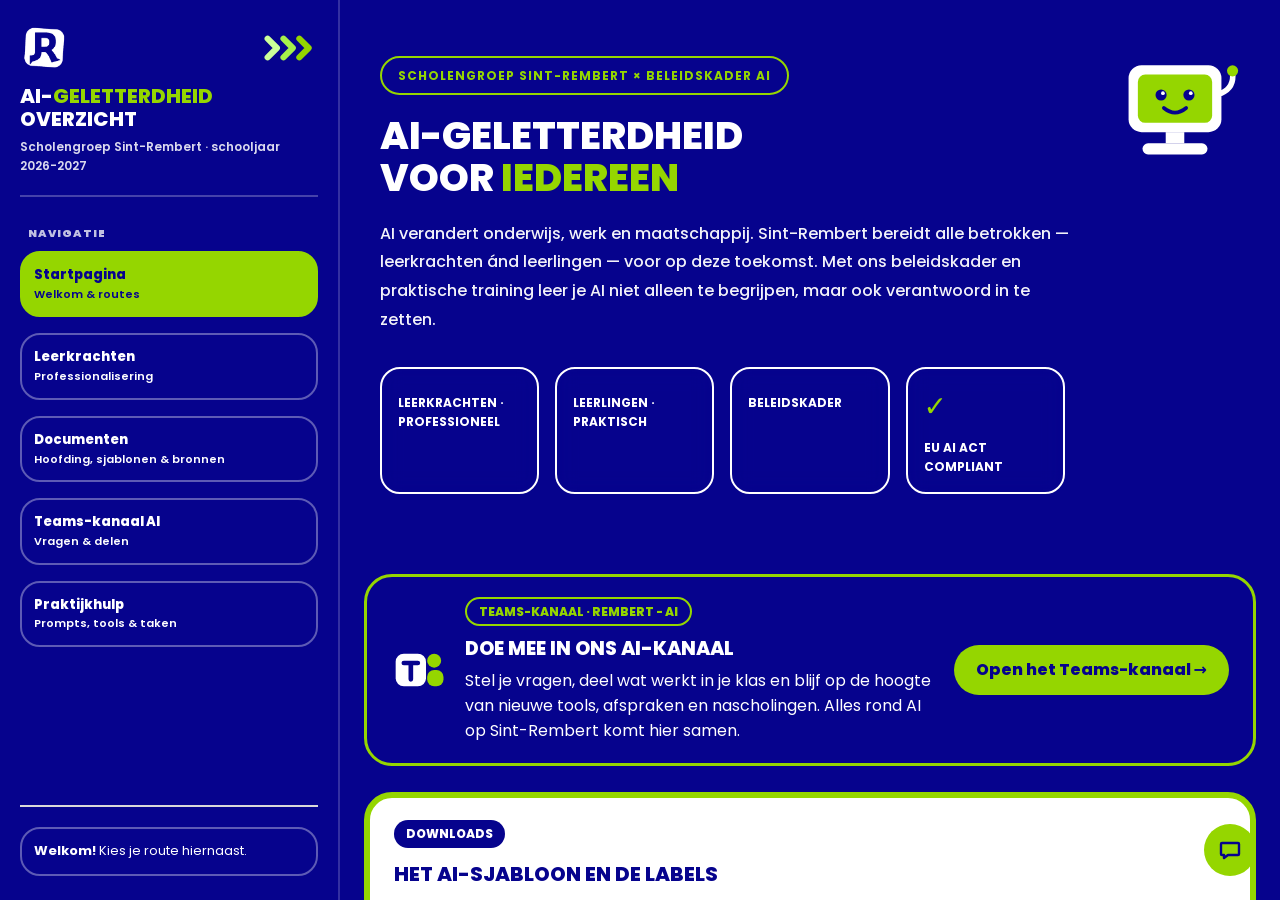
==== commit f75a87fa: "Add files via upload" ====
--- a/index.html
+++ b/index.html
@@ -10,8 +10,8 @@
 <link rel="preconnect" href="https://fonts.googleapis.com">
 <link rel="preconnect" href="https://fonts.gstatic.com" crossorigin>
 <link href="https://fonts.googleapis.com/css2?family=Poppins:wght@400;500;600;700;800&display=swap" rel="stylesheet">
-<link rel="stylesheet" href="style.css?v=20261020t">
-<link rel="stylesheet" href="huisstijl.css?v=20261020t">
+<link rel="stylesheet" href="style.css?v=20261020x">
+<link rel="stylesheet" href="huisstijl.css?v=20261020x">
 </head>
 <body>
 <div id="app">
@@ -26,7 +26,7 @@
     <div class="nav-lbl">Navigatie</div>
     <div class="ni active" onclick="sv('home')" id="nav-home"><div class="ni-icon"></div><div class="ni-info"><div class="ni-title">Startpagina</div><div class="ni-sub">Welkom & routes</div></div></div>
     <div class="ni available" onclick="goTeacher()"><div class="ni-icon"></div><div class="ni-info"><div class="ni-title">Leerkrachten</div><div class="ni-sub">Professionalisering</div></div></div>
-    <div class="ni available" onclick="sv('docs')" id="nav-docs"><div class="ni-icon"></div><div class="ni-info"><div class="ni-title">Documenten</div><div class="ni-sub">Beleid & bronnen</div></div></div>
+    <div class="ni available" onclick="sv('docs')" id="nav-docs"><div class="ni-icon"></div><div class="ni-info"><div class="ni-title">Documenten</div><div class="ni-sub">Hoofding, sjablonen & bronnen</div></div></div>
     <div class="ni available" onclick="sv('news')" id="nav-news"><div class="ni-icon"></div><div class="ni-info"><div class="ni-title">Teams-kanaal AI</div><div class="ni-sub">Vragen & delen</div></div></div>
     <div class="ni available" onclick="sv('hulp')" id="nav-hulp"><div class="ni-icon"></div><div class="ni-info"><div class="ni-title">Praktijkhulp</div><div class="ni-sub">Prompts, tools & taken</div></div></div>
   </div>
@@ -165,8 +165,8 @@
 <!-- ════════ DOCUMENTEN ════════ -->
 <div class="view" id="view-docs">
   <div class="sw" style="margin-top: 40px;">
-    <div class="sw-title"><em>Documenten</em> & Beleid</div>
-    <div class="sw-sub">Het centrale referentiemateriaal van Sint-Rembert rond AI, en de bronnen waarop onze trainingen gebaseerd zijn.</div>
+    <div class="sw-title"><em>Documenten</em> & sjablonen</div>
+    <div class="sw-sub">De hoofding voor examens en taken, de klasposter en het sjabloon AI-verantwoording, plus voorbeelden en bronnen.</div>
 <div class="dl-paneel">
   <div class="dl-kop"><span class="dl-ey">Downloads</span><h3>Het AI-sjabloon en de labels</h3><p>Zet bovenaan elke taak of toets welk AI-label geldt, hang de klasposter op en geef leerlingen het sjabloon voor hun AI-verantwoording.</p></div>
   <div class="dl-rij">
@@ -176,18 +176,11 @@
   </div>
 </div>
 
-    <div class="sw-title" style="margin-top:20px;font-size:20px">Beleidskader <em>Artificiële Intelligentie</em></div>
-    <div style="background: white; border: 1px solid #e0e4f5; border-radius: 10px; padding: 22px; margin: 16px 0 32px 0;">
-      <p style="font-size: 13px; color:#06038D; margin: 0 0 14px 0;">Het centrale referentiedocument voor verantwoord AI-gebruik binnen Scholengroep Sint-Rembert (versie 1.0, goedgekeurd door het Bestuursorgaan). De 4 niet-onderhandelbare principes:</p>
-      <ul style="font-size: 13px; color:#06038D; line-height: 2; padding-left: 20px; margin: 0 0 14px 0;">
-        <li><strong>De mens blijft centraal</strong> — het mens-machine-mens-principe: AI ondersteunt, maar elke inzet vertrekt vanuit een menselijke vraag en eindigt met menselijke controle</li>
-        <li><strong>Meerwaarde is vereist</strong> — AI wordt enkel ingezet bij aantoonbare pedagogische of organisatorische meerwaarde</li>
-        <li><strong>Transparantie en eigenaarschap</strong> — wie AI gebruikt, blijft eindverantwoordelijk voor het resultaat</li>
-        <li><strong>Leeftijds- en ontwikkelingsgeschikt</strong> — afgestemd op maturiteit: kleuters geen zelfstandig gebruik, lager onderwijs enkel begeleid, secundair kritisch en met verantwoording</li>
-      </ul>
-      <p style="font-size: 13px; color:#06038D; margin: 0 0 8px 0;"><strong>Toegelaten AI-toepassingen:</strong> Bookwidgets AI, ChatGPT, Claude.ai, Microsoft Copilot Chat, Microsoft Copilot for M365, Gamma.app, Google Gemini, NotebookLM.</p>
-      <p style="font-size: 13px; color:#06038D; margin: 0 0 18px 0;"><strong>Bij evaluaties</strong> geldt: AI is niet toegestaan, tenzij de leerkracht dit expliciet toelaat. De school gebruikt bewust géén AI-detectietools — evaluatie vertrekt vanuit vertrouwen en gesprek.</p>
-      <a href="Beleidskader-AI-Sint-Rembert.pdf" target="_blank" style="display:inline-block; background: var(--blue); color: white; font-weight: 700; font-size: 13px; padding: 10px 18px; border-radius: 6px; text-decoration: none;">Download volledig document (PDF)</a>
+
+    <div class="tm-banner compact">
+      <svg viewBox="0 0 48 48" aria-hidden="true" class="tm-ico"><rect x="4" y="10" width="26" height="28" rx="7" fill="#FFFFFF"/><path d="M11 18h12M17 18v14" stroke="#06038D" stroke-width="4" stroke-linecap="round"/><circle cx="37" cy="16" r="6" fill="#95D600"/><rect x="31" y="24" width="14" height="14" rx="6" fill="#95D600"/></svg>
+      <div class="tm-tekst"><span class="tm-ey">Beleidskader AI</span><h3>Het volledige beleidskader vind je in Teams</h3><p>Het Beleidskader Artificiële Intelligentie van de scholengroep staat in ons Teams-kanaal REMBERT - AI, samen met de nieuwste versie en de afspraken van je school.</p></div>
+      <a class="tm-knop" href="https://teams.microsoft.com/l/team/19%3AFEEiGXjf1jA5KxnDZ1ghViKFze_kGUtUXywPC6O7UBk1%40thread.tacv2/conversations?groupId=093de897-84d2-4e76-a2b8-5772bd925e26&amp;tenantId=e285dc48-b92b-4e97-9ea5-bdaed06bbb77" target="_blank" rel="noopener">Naar het beleidskader in Teams →</a>
     </div>
 
     <div class="sw-title" style="margin-top:32px;font-size:20px">Voorbeeld<em>documenten</em></div>
--- a/huisstijl.css
+++ b/huisstijl.css
@@ -413,3 +413,20 @@
 .role-icon{display:none}
 .role-view .role-note{background:transparent!important;border:2px solid rgba(255,255,255,.4)!important;border-radius:20px!important;color:var(--wit)!important}
 .role-note-text{color:var(--wit)!important;background:none!important;border:0!important}.role-note-icon{display:none}
+
+/* Keuze lager / secundair bij de rol leerkracht */
+.role-card-lk{cursor:default}
+.role-niveau{margin-top:16px;display:grid;gap:8px}
+.role-niveau-t{font-weight:800;text-transform:uppercase;font-size:12.5px;color:var(--blauw)}
+.role-niveau button{cursor:pointer;border-radius:999px;padding:11px 16px;font-weight:800;font-size:14.5px;border:2px solid var(--blauw);background:var(--blauw);color:var(--wit);font-family:Poppins,system-ui,sans-serif}
+.role-niveau button:hover{background:var(--groen);border-color:var(--groen);color:var(--blauw)}
+
+/* Terugkerende tips in de cursus */
+.tip-doc{border:3px solid var(--blauw);border-radius:20px;padding:14px 18px;margin:22px 0 10px;background:var(--wit);color:var(--blauw)}
+.tip-doc.groen{border:6px solid var(--groen)}
+.tip-doc b{display:block;font-weight:800;text-transform:uppercase;font-size:13.5px;margin-bottom:6px}
+.tip-doc p{margin:0 0 10px;line-height:1.6;font-size:15px}
+.tip-doc ul{margin:0 0 12px;padding-left:20px;line-height:1.65;font-size:15px}
+.tip-doc li{margin:4px 0}
+.tip-doc a{color:var(--blauw);font-weight:800}
+.tip-doc > div{display:flex;gap:8px;flex-wrap:wrap}
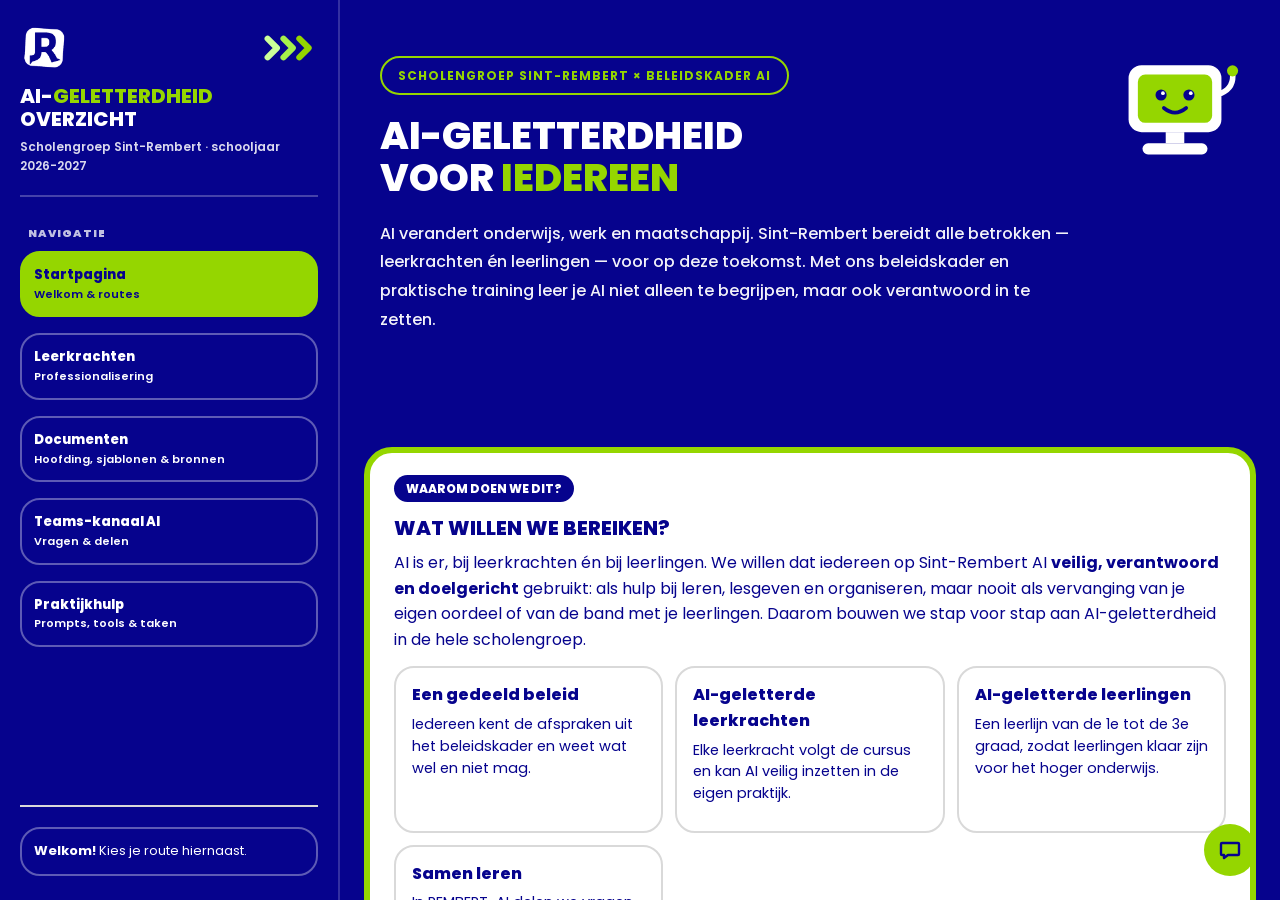
==== commit ba216914: "Add files via upload" ====
--- a/index.html
+++ b/index.html
@@ -10,8 +10,8 @@
 <link rel="preconnect" href="https://fonts.googleapis.com">
 <link rel="preconnect" href="https://fonts.gstatic.com" crossorigin>
 <link href="https://fonts.googleapis.com/css2?family=Poppins:wght@400;500;600;700;800&display=swap" rel="stylesheet">
-<link rel="stylesheet" href="style.css?v=20261020x">
-<link rel="stylesheet" href="huisstijl.css?v=20261020x">
+<link rel="stylesheet" href="style.css?v=20261027a">
+<link rel="stylesheet" href="huisstijl.css?v=20261027a">
 </head>
 <body>
 <div id="app">
@@ -46,22 +46,36 @@
     <svg class="hero-ill" viewBox="0 0 140 120" role="img" aria-label="Vriendelijke computer"><rect x="20" y="10" width="100" height="72" rx="14" fill="#fff"/><rect x="30" y="20" width="80" height="52" rx="8" fill="#95D600"/><circle cx="55" cy="42" r="6" fill="#06038D"/><circle cx="85" cy="42" r="6" fill="#06038D"/><circle cx="57" cy="40" r="2" fill="#fff"/><circle cx="87" cy="40" r="2" fill="#fff"/><path d="M58 56 Q70 66 82 56" stroke="#06038D" stroke-width="4" fill="none" stroke-linecap="round"/><rect x="60" y="82" width="20" height="12" fill="#fff"/><rect x="35" y="94" width="70" height="12" rx="6" fill="#fff"/><path d="M120 40 q14 -6 12 -22" stroke="#fff" stroke-width="6" fill="none" stroke-linecap="round"/><circle cx="132" cy="16" r="6" fill="#95D600"/></svg>
     <div class="hero-ey"><span>Scholengroep Sint-Rembert × Beleidskader AI</span></div>
     <h1 class="hero-h1">AI-Geletterdheid<br>voor <span class="g">iedereen</span></h1>
-    <p class="hero-p">AI verandert onderwijs, werk en maatschappij. Sint-Rembert bereidt alle betrokken — leerkrachten ánd leerlingen — voor op deze toekomst. Met ons beleidskader en praktische training leer je AI niet alleen te begrijpen, maar ook verantwoord in te zetten.</p>
-    <div class="hero-stats">
-      <div class="hs"><div class="hs-num"></div><div class="hs-lbl">Leerkrachten · Professioneel</div></div>
-      <div class="hs"><div class="hs-num"></div><div class="hs-lbl">Leerlingen · Praktisch</div></div>
-      <div class="hs"><div class="hs-num"></div><div class="hs-lbl">Beleidskader</div></div>
-      <div class="hs"><div class="hs-num">✓</div><div class="hs-lbl">EU AI Act Compliant</div></div>
-    </div>
-  </div>
-
+    <p class="hero-p">AI verandert onderwijs, werk en maatschappij. Sint-Rembert bereidt alle betrokken — leerkrachten én leerlingen — voor op deze toekomst. Met ons beleidskader en praktische training leer je AI niet alleen te begrijpen, maar ook verantwoord in te zetten.</p>
+  </div>
+
+
+  <div style="padding:0 24px"><div class="dl-paneel waarom">
+    <div class="dl-kop"><span class="dl-ey">Waarom doen we dit?</span><h3>Wat willen we bereiken?</h3>
+    <p>AI is er, bij leerkrachten én bij leerlingen. We willen dat iedereen op Sint-Rembert AI <strong>veilig, verantwoord en doelgericht</strong> gebruikt: als hulp bij leren, lesgeven en organiseren, maar nooit als vervanging van je eigen oordeel of van de band met je leerlingen. Daarom bouwen we stap voor stap aan AI-geletterdheid in de hele scholengroep.</p></div>
+    <div class="dl-rij">
+      <div class="dl-item"><b>Een gedeeld beleid</b><p>Iedereen kent de afspraken uit het beleidskader en weet wat wel en niet mag.</p></div>
+      <div class="dl-item"><b>AI-geletterde leerkrachten</b><p>Elke leerkracht volgt de cursus en kan AI veilig inzetten in de eigen praktijk.</p></div>
+      <div class="dl-item"><b>AI-geletterde leerlingen</b><p>Een leerlijn van de 1e tot de 3e graad, zodat leerlingen klaar zijn voor het hoger onderwijs.</p></div>
+      <div class="dl-item"><b>Samen leren</b><p>In REMBERT-AI delen we vragen, voorbeelden en wat werkt.</p></div>
+    </div>
+  </div></div>
+  <div style="padding:0 24px"><div class="dl-paneel" style="border-color:#06038D">
+    <div class="dl-kop"><span class="dl-ey">Waar zijn we mee bezig?</span><h3>Zo pakken we het aan</h3></div>
+    <div class="dl-rij">
+      <div class="dl-item"><b>Nu: de cursus voor leerkrachten</b><p>Iedereen volgt de leerkrachtencursus en vindt alles terug op deze website: de praktijkhulp, de documenten en het Teams-kanaal.</p></div>
+      <div class="dl-item"><b>Nu al: het zesde middelbaar</b><p>De leerlingen van het zesde middelbaar mogen dit schooljaar al een AI-cursus volgen, zodat ze klaar zijn voor volgend jaar en het hoger onderwijs.</p></div>
+      <div class="dl-item"><b>2027–2028: alle leerlingen</b><p>Vanaf volgend schooljaar zetten we de leerlijn uit voor alle leerlingen, en gebruiken we de AI-labels voluit. Je mag er nu al mee starten.</p></div>
+      <div class="dl-item"><b>De leerlijn</b><p>De volledige leerlijn AI-geletterdheid vind je terug in Rembert Pro.</p></div>
+    </div>
+  </div></div>
   <div style="padding:0 24px"><div class="tm-banner">
   <svg viewBox="0 0 48 48" aria-hidden="true" class="tm-ico"><rect x="4" y="10" width="26" height="28" rx="7" fill="#FFFFFF"/><path d="M11 18h12M17 18v14" stroke="#06038D" stroke-width="4" stroke-linecap="round"/><circle cx="37" cy="16" r="6" fill="#95D600"/><rect x="31" y="24" width="14" height="14" rx="6" fill="#95D600"/></svg>
   <div class="tm-tekst"><span class="tm-ey">Teams-kanaal · REMBERT - AI</span><h3>Doe mee in ons AI-kanaal</h3><p>Stel je vragen, deel wat werkt in je klas en blijf op de hoogte van nieuwe tools, afspraken en nascholingen. Alles rond AI op Sint-Rembert komt hier samen.</p></div>
   <a class="tm-knop" href="https://teams.microsoft.com/l/team/19%3AFEEiGXjf1jA5KxnDZ1ghViKFze_kGUtUXywPC6O7UBk1%40thread.tacv2/conversations?groupId=093de897-84d2-4e76-a2b8-5772bd925e26&amp;tenantId=e285dc48-b92b-4e97-9ea5-bdaed06bbb77" target="_blank" rel="noopener">Open het Teams-kanaal →</a>
 </div></div>
   <div style="padding:0 24px"><div class="dl-paneel">
-  <div class="dl-kop"><span class="dl-ey">Downloads</span><h3>Het AI-sjabloon en de labels</h3><p>Zet bovenaan elke taak of toets welk AI-label geldt, hang de klasposter op en geef leerlingen het sjabloon voor hun AI-verantwoording.</p></div>
+  <div class="dl-kop"><span class="dl-ey">Downloads</span><h3>Het AI-sjabloon en de labels</h3><p>Zet bovenaan elke taak of toets welk AI-label geldt, hang de klasposter op en geef leerlingen het sjabloon voor hun AI-verantwoording. De labels zetten we voluit in vanaf 2027–2028, maar je mag er nu al mee starten.</p></div>
   <div class="dl-rij">
     <div class="dl-item"><b>Hoofding examen/taak met AI-label</b><p>Naam, klas, vak, datum en een vakje voor het label.</p><div><a class="dl-knop hoofd" href="Hoofding-examen-taak-AI-label.docx" download target="_blank" rel="noopener">Word</a><a class="dl-knop" href="Hoofding-examen-taak-AI-label.pdf" target="_blank" rel="noopener">PDF</a></div></div>
     <div class="dl-item"><b>Klasposter AI-labels</b><p>De vier labels om op te hangen in de klas.</p><div><a class="dl-knop hoofd" href="AI-labels-poster%20(1).png" target="_blank" rel="noopener">Poster</a></div></div>
@@ -168,7 +182,7 @@
     <div class="sw-title"><em>Documenten</em> & sjablonen</div>
     <div class="sw-sub">De hoofding voor examens en taken, de klasposter en het sjabloon AI-verantwoording, plus voorbeelden en bronnen.</div>
 <div class="dl-paneel">
-  <div class="dl-kop"><span class="dl-ey">Downloads</span><h3>Het AI-sjabloon en de labels</h3><p>Zet bovenaan elke taak of toets welk AI-label geldt, hang de klasposter op en geef leerlingen het sjabloon voor hun AI-verantwoording.</p></div>
+  <div class="dl-kop"><span class="dl-ey">Downloads</span><h3>Het AI-sjabloon en de labels</h3><p>Zet bovenaan elke taak of toets welk AI-label geldt, hang de klasposter op en geef leerlingen het sjabloon voor hun AI-verantwoording. De labels zetten we voluit in vanaf 2027–2028, maar je mag er nu al mee starten.</p></div>
   <div class="dl-rij">
     <div class="dl-item"><b>Hoofding examen/taak met AI-label</b><p>Naam, klas, vak, datum en een vakje voor het label.</p><div><a class="dl-knop hoofd" href="Hoofding-examen-taak-AI-label.docx" download target="_blank" rel="noopener">Word</a><a class="dl-knop" href="Hoofding-examen-taak-AI-label.pdf" target="_blank" rel="noopener">PDF</a></div></div>
     <div class="dl-item"><b>Klasposter AI-labels</b><p>De vier labels om op te hangen in de klas.</p><div><a class="dl-knop hoofd" href="AI-labels-poster%20(1).png" target="_blank" rel="noopener">Poster</a></div></div>
@@ -199,7 +213,7 @@
           <tr style="background:#FFFFFF;"><td style="padding:8px 10px; font-weight:700;">3</td><td style="padding:8px 10px; font-weight:700;">Als ondersteuning</td><td style="padding:8px 10px; color:#06038D;">AI mag helpen tijdens het proces, met transparantie</td></tr>
           <tr><td style="padding:8px 10px; font-weight:700;">4</td><td style="padding:8px 10px; font-weight:700;">Toegestaan</td><td style="padding:8px 10px; color:#06038D;">AI mag volop, zolang je eerlijk bent over je gebruik</td></tr>
         </table>
-        <p style="font-size: 11px; color:#06038D; font-style: italic; margin: 14px 0 10px 0;">De vier AI-labels van Lut De Jaegher · Sint-Jozefscollege Torhout</p>
+        <p style="font-size: 11px; color:#06038D; font-style: italic; margin: 14px 0 10px 0;">De vier AI-labels, aangereikt door AI-docent Lut De Jaegher (Arteveldehogeschool Gent)</p>
         <a href="AI-labels-poster%20(1).png" target="_blank" style="display:inline-block; background: white; color: var(--blue); border: 2px solid var(--blue); font-weight: 700; font-size: 13px; padding: 8px 18px; border-radius: 6px; text-decoration: none;">Bekijk/download klasposter</a>
       </div>
     </details>
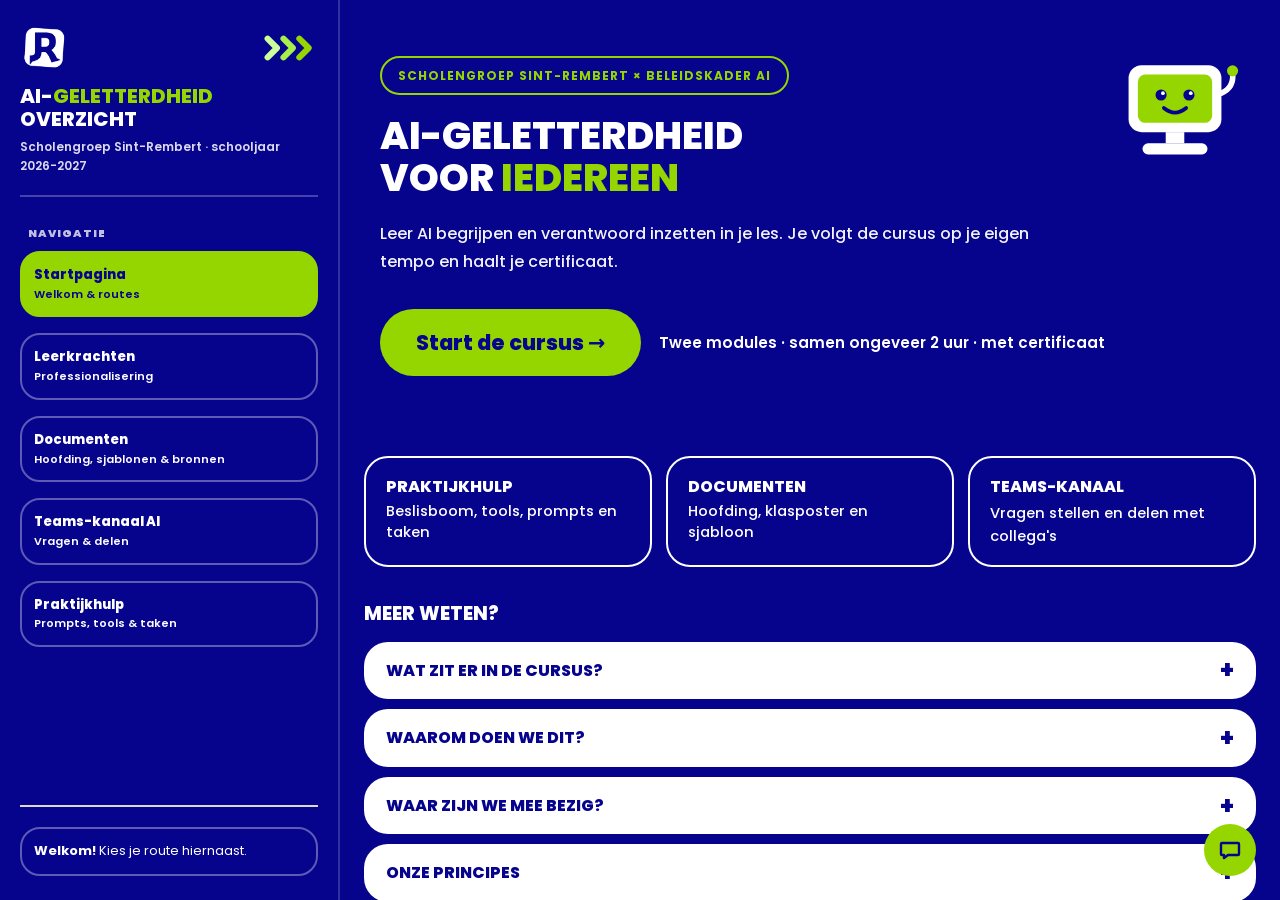
==== commit 005fcc22: "Add files via upload" ====
--- a/index.html
+++ b/index.html
@@ -10,8 +10,8 @@
 <link rel="preconnect" href="https://fonts.googleapis.com">
 <link rel="preconnect" href="https://fonts.gstatic.com" crossorigin>
 <link href="https://fonts.googleapis.com/css2?family=Poppins:wght@400;500;600;700;800&display=swap" rel="stylesheet">
-<link rel="stylesheet" href="style.css?v=20261027a">
-<link rel="stylesheet" href="huisstijl.css?v=20261027a">
+<link rel="stylesheet" href="style.css?v=20261111b">
+<link rel="stylesheet" href="huisstijl.css?v=20261111b">
 </head>
 <body>
 <div id="app">
@@ -46,134 +46,77 @@
     <svg class="hero-ill" viewBox="0 0 140 120" role="img" aria-label="Vriendelijke computer"><rect x="20" y="10" width="100" height="72" rx="14" fill="#fff"/><rect x="30" y="20" width="80" height="52" rx="8" fill="#95D600"/><circle cx="55" cy="42" r="6" fill="#06038D"/><circle cx="85" cy="42" r="6" fill="#06038D"/><circle cx="57" cy="40" r="2" fill="#fff"/><circle cx="87" cy="40" r="2" fill="#fff"/><path d="M58 56 Q70 66 82 56" stroke="#06038D" stroke-width="4" fill="none" stroke-linecap="round"/><rect x="60" y="82" width="20" height="12" fill="#fff"/><rect x="35" y="94" width="70" height="12" rx="6" fill="#fff"/><path d="M120 40 q14 -6 12 -22" stroke="#fff" stroke-width="6" fill="none" stroke-linecap="round"/><circle cx="132" cy="16" r="6" fill="#95D600"/></svg>
     <div class="hero-ey"><span>Scholengroep Sint-Rembert × Beleidskader AI</span></div>
     <h1 class="hero-h1">AI-Geletterdheid<br>voor <span class="g">iedereen</span></h1>
-    <p class="hero-p">AI verandert onderwijs, werk en maatschappij. Sint-Rembert bereidt alle betrokken — leerkrachten én leerlingen — voor op deze toekomst. Met ons beleidskader en praktische training leer je AI niet alleen te begrijpen, maar ook verantwoord in te zetten.</p>
-  </div>
-
-
-  <div style="padding:0 24px"><div class="dl-paneel waarom">
-    <div class="dl-kop"><span class="dl-ey">Waarom doen we dit?</span><h3>Wat willen we bereiken?</h3>
-    <p>AI is er, bij leerkrachten én bij leerlingen. We willen dat iedereen op Sint-Rembert AI <strong>veilig, verantwoord en doelgericht</strong> gebruikt: als hulp bij leren, lesgeven en organiseren, maar nooit als vervanging van je eigen oordeel of van de band met je leerlingen. Daarom bouwen we stap voor stap aan AI-geletterdheid in de hele scholengroep.</p></div>
-    <div class="dl-rij">
-      <div class="dl-item"><b>Een gedeeld beleid</b><p>Iedereen kent de afspraken uit het beleidskader en weet wat wel en niet mag.</p></div>
-      <div class="dl-item"><b>AI-geletterde leerkrachten</b><p>Elke leerkracht volgt de cursus en kan AI veilig inzetten in de eigen praktijk.</p></div>
-      <div class="dl-item"><b>AI-geletterde leerlingen</b><p>Een leerlijn van de 1e tot de 3e graad, zodat leerlingen klaar zijn voor het hoger onderwijs.</p></div>
-      <div class="dl-item"><b>Samen leren</b><p>In REMBERT-AI delen we vragen, voorbeelden en wat werkt.</p></div>
-    </div>
-  </div></div>
-  <div style="padding:0 24px"><div class="dl-paneel" style="border-color:#06038D">
-    <div class="dl-kop"><span class="dl-ey">Waar zijn we mee bezig?</span><h3>Zo pakken we het aan</h3></div>
-    <div class="dl-rij">
-      <div class="dl-item"><b>Nu: de cursus voor leerkrachten</b><p>Iedereen volgt de leerkrachtencursus en vindt alles terug op deze website: de praktijkhulp, de documenten en het Teams-kanaal.</p></div>
-      <div class="dl-item"><b>Nu al: het zesde middelbaar</b><p>De leerlingen van het zesde middelbaar mogen dit schooljaar al een AI-cursus volgen, zodat ze klaar zijn voor volgend jaar en het hoger onderwijs.</p></div>
-      <div class="dl-item"><b>2027–2028: alle leerlingen</b><p>Vanaf volgend schooljaar zetten we de leerlijn uit voor alle leerlingen, en gebruiken we de AI-labels voluit. Je mag er nu al mee starten.</p></div>
-      <div class="dl-item"><b>De leerlijn</b><p>De volledige leerlijn AI-geletterdheid vind je terug in Rembert Pro.</p></div>
-    </div>
-  </div></div>
-  <div style="padding:0 24px"><div class="tm-banner">
-  <svg viewBox="0 0 48 48" aria-hidden="true" class="tm-ico"><rect x="4" y="10" width="26" height="28" rx="7" fill="#FFFFFF"/><path d="M11 18h12M17 18v14" stroke="#06038D" stroke-width="4" stroke-linecap="round"/><circle cx="37" cy="16" r="6" fill="#95D600"/><rect x="31" y="24" width="14" height="14" rx="6" fill="#95D600"/></svg>
-  <div class="tm-tekst"><span class="tm-ey">Teams-kanaal · REMBERT - AI</span><h3>Doe mee in ons AI-kanaal</h3><p>Stel je vragen, deel wat werkt in je klas en blijf op de hoogte van nieuwe tools, afspraken en nascholingen. Alles rond AI op Sint-Rembert komt hier samen.</p></div>
-  <a class="tm-knop" href="https://teams.microsoft.com/l/team/19%3AFEEiGXjf1jA5KxnDZ1ghViKFze_kGUtUXywPC6O7UBk1%40thread.tacv2/conversations?groupId=093de897-84d2-4e76-a2b8-5772bd925e26&amp;tenantId=e285dc48-b92b-4e97-9ea5-bdaed06bbb77" target="_blank" rel="noopener">Open het Teams-kanaal →</a>
-</div></div>
-  <div style="padding:0 24px"><div class="dl-paneel">
-  <div class="dl-kop"><span class="dl-ey">Downloads</span><h3>Het AI-sjabloon en de labels</h3><p>Zet bovenaan elke taak of toets welk AI-label geldt, hang de klasposter op en geef leerlingen het sjabloon voor hun AI-verantwoording. De labels zetten we voluit in vanaf 2027–2028, maar je mag er nu al mee starten.</p></div>
-  <div class="dl-rij">
+    <p class="hero-p">Leer AI begrijpen en verantwoord inzetten in je les. Je volgt de cursus op je eigen tempo en haalt je certificaat.</p>
+    <div class="start-rij">
+      <button type="button" class="start-knop" onclick="goTeacher()">Start de cursus →</button>
+      <span class="start-info">Twee modules · samen ongeveer 2 uur · met certificaat</span>
+    </div>
+  </div>
+
+  <div class="snel">
+    <button type="button" onclick="sv('hulp')"><b>Praktijkhulp</b><span>Beslisboom, tools, prompts en taken</span></button>
+    <button type="button" onclick="sv('docs')"><b>Documenten</b><span>Hoofding, klasposter en sjabloon</span></button>
+    <a href="https://teams.microsoft.com/l/team/19%3AFEEiGXjf1jA5KxnDZ1ghViKFze_kGUtUXywPC6O7UBk1%40thread.tacv2/conversations?groupId=093de897-84d2-4e76-a2b8-5772bd925e26&amp;tenantId=e285dc48-b92b-4e97-9ea5-bdaed06bbb77" target="_blank" rel="noopener"><b>Teams-kanaal</b><span>Vragen stellen en delen met collega's</span></a>
+  </div>
+
+  <div class="uitvouw-blok">
+    <h2 class="uitvouw-kop">Meer weten?</h2>
+
+    <details class="uitvouw"><summary>Wat zit er in de cursus?</summary><div class="uitvouw-in">
+      <p><strong>Professionalisering</strong> om je leerlingen verantwoord te begeleiden.</p>
+      <ul class="rc-list">
+        <li>Wat is AI echt? (basis en diepgang)</li>
+        <li>Beleid en veiligheid (AVG, EU AI Act)</li>
+        <li>Leerlingen begeleiden</li>
+        <li>Copilot praktisch gebruiken</li>
+        <li>Certificaat (EU AI Act, artikel 4)</li>
+        <li>Praktijkvoorbeelden per vak</li>
+      </ul>
+      <p style="margin:12px 0 0">Reken op 10 à 15 minuten om de website te verkennen, ongeveer 1 uur voor module 1 en 40 minuten tot 1 uur voor module 2.</p>
+    </div></details>
+
+    <details class="uitvouw"><summary>Waarom doen we dit?</summary><div class="uitvouw-in">
+      <p>AI is er, bij leerkrachten én bij leerlingen. We willen dat iedereen op Sint-Rembert AI <strong>veilig, verantwoord en doelgericht</strong> gebruikt: als hulp bij leren, lesgeven en organiseren, maar nooit als vervanging van je eigen oordeel of van de band met je leerlingen. Daarom bouwen we stap voor stap aan AI-geletterdheid in de hele scholengroep.</p>
+      <div class="dl-rij">
+        <div class="dl-item"><b>Een gedeeld beleid</b><p>Iedereen kent de afspraken uit het beleidskader en weet wat wel en niet mag.</p></div>
+        <div class="dl-item"><b>AI-geletterde leerkrachten</b><p>Elke leerkracht volgt de cursus en kan AI veilig inzetten in de eigen praktijk.</p></div>
+        <div class="dl-item"><b>AI-geletterde leerlingen</b><p>Een leerlijn van de 1e tot de 3e graad, zodat leerlingen klaar zijn voor het hoger onderwijs.</p></div>
+        <div class="dl-item"><b>Samen leren</b><p>In REMBERT-AI delen we vragen, voorbeelden en wat werkt.</p></div>
+      </div>
+    </div></details>
+
+    <details class="uitvouw"><summary>Waar zijn we mee bezig?</summary><div class="uitvouw-in">
+      <div class="dl-rij">
+        <div class="dl-item"><b>Nu: de cursus voor leerkrachten</b><p>Iedereen volgt de leerkrachtencursus en vindt alles terug op deze website: de praktijkhulp, de documenten en het Teams-kanaal.</p></div>
+        <div class="dl-item"><b>Nu al: het zesde middelbaar</b><p>De leerlingen van het zesde middelbaar mogen dit schooljaar al een AI-cursus volgen, zodat ze klaar zijn voor volgend jaar en het hoger onderwijs.</p></div>
+        <div class="dl-item"><b>2027–2028: alle leerlingen</b><p>Vanaf volgend schooljaar zetten we de leerlijn uit voor alle leerlingen, en gebruiken we de AI-labels voluit. Je mag er nu al mee starten.</p></div>
+        <div class="dl-item"><b>De leerlijn</b><p>De volledige leerlijn AI-geletterdheid vind je terug in Rembert Pro.</p></div>
+      </div>
+    </div></details>
+
+    <details class="uitvouw"><summary>Onze principes</summary><div class="uitvouw-in">
+      <p>Gebaseerd op het beleidskader van Sint-Rembert voor verantwoord AI-gebruik.</p>
+      <div class="dl-rij">
+        <div class="dl-item"><b>De mens blijft centraal</b><p>AI ondersteunt, maar vervangt niet. Leerkrachten en leerlingen bepalen en verantwoorden hun keuzes.</p></div>
+        <div class="dl-item"><b>Meerwaarde is vereist</b><p>We zetten AI in waar het echt bijdraagt aan beter onderwijs, niet voor de hype.</p></div>
+        <div class="dl-item"><b>Transparantie en eigenaarschap</b><p>Wie AI gebruikt, blijft eigenaar van het proces en controleert de uitkomst zorgvuldig.</p></div>
+        <div class="dl-item"><b>Leeftijdsgeschikt</b><p>AI-gebruik is afgestemd op de maturiteit en de ontwikkelingsfase van leerlingen.</p></div>
+        <div class="dl-item"><b>Deskundigheid</b><p>Wie AI inzet, heeft een basisniveau AI-geletterdheid.</p></div>
+        <div class="dl-item"><b>Wet- en regelgeving</b><p>We houden ons aan de AVG, de EU AI Act en andere relevante regelgeving.</p></div>
+      </div>
+    </div></details>
+
+    <details class="uitvouw"><summary>Downloads: de hoofding, de klasposter en het sjabloon</summary><div class="uitvouw-in">
+      <p>Zet bovenaan elke taak of toets welk AI-label geldt, hang de klasposter op en geef leerlingen het sjabloon voor hun AI-verantwoording. De labels zetten we voluit in vanaf 2027–2028, maar je mag er nu al mee starten.</p>
+      <div class="dl-rij">
     <div class="dl-item"><b>Hoofding examen/taak met AI-label</b><p>Naam, klas, vak, datum en een vakje voor het label.</p><div><a class="dl-knop hoofd" href="Hoofding-examen-taak-AI-label.docx" download target="_blank" rel="noopener">Word</a><a class="dl-knop" href="Hoofding-examen-taak-AI-label.pdf" target="_blank" rel="noopener">PDF</a></div></div>
     <div class="dl-item"><b>Klasposter AI-labels</b><p>De vier labels om op te hangen in de klas.</p><div><a class="dl-knop hoofd" href="AI-labels-poster%20(1).png" target="_blank" rel="noopener">Poster</a></div></div>
     <div class="dl-item"><b>AI-verantwoording voor leerlingen</b><p>Korte vermelding (1e en 2e graad) en volledige verantwoording met APA (3e graad).</p><div><a class="dl-knop hoofd" href="AI-verantwoording-sjabloon.docx" download target="_blank" rel="noopener">Word</a></div></div>
   </div>
-</div></div>
-  <div class="sw">
-    <!-- OUR PRINCIPLES -->
-    <div class="sw-title">Onze <em>principes</em></div>
-    <div class="sw-sub">Gebaseerd op het Sint-Rembert beleidskader voor verantwoord AI-gebruik</div>
-    
-    <div style="display: grid; grid-template-columns: repeat(auto-fit, minmax(280px, 1fr)); gap: 20px; margin-bottom: 28px;">
-      <div class="principle-box">
-        <div class="pb-icon"></div>
-        <div class="pb-title">De mens blijft centraal</div>
-        <div class="pb-text">AI is een ondersteuning, niet een vervanging. Leerkrachten en leerlingen bepalen en verantwoorden hun keuzes.</div>
-      </div>
-
-      <div class="principle-box">
-        <div class="pb-icon"></div>
-        <div class="pb-title">Meerwaarde is vereist</div>
-        <div class="pb-text">We zetten AI in waar het echt bijdraagt aan beter onderwijs — niet voor de hype.</div>
-      </div>
-
-      <div class="principle-box">
-        <div class="pb-icon"></div>
-        <div class="pb-title">Transparantie & eigenaarschap</div>
-        <div class="pb-text">Wie AI gebruikt, blijft eigenaar van het proces. Uitkomsten worden altijd zorgvuldig gecontroleerd.</div>
-      </div>
-
-      <div class="principle-box">
-        <div class="pb-icon"></div>
-        <div class="pb-title">Leeftijdsgeschikt</div>
-        <div class="pb-text">AI-gebruik is altijd afgestemd op de maturiteit en ontwikkelingsfase van leerlingen.</div>
-      </div>
-
-      <div class="principle-box">
-        <div class="pb-icon"></div>
-        <div class="pb-title">Deskundigheid</div>
-        <div class="pb-text">Alle medewerkers en leerlingen die AI gebruiken, hebben het basisniveau AI-geletterdheid.</div>
-      </div>
-
-      <div class="principle-box">
-        <div class="pb-icon"></div>
-        <div class="pb-title">Wet- & regelgeving</div>
-        <div class="pb-text">We houden ons aan de AVG, EU AI Act en alle relevante regelgeving.</div>
-      </div>
-    </div>
-
-    <!-- ROUTES SECTION -->
-    <div class="sw-title" style="margin-top:40px">Jouw <em>route</em></div>
-    <div class="sw-sub">Het traject voor leerkrachten van de scholengroep</div>
-
-    <div class="routes-grid">
-      <div class="route-card teacher-route">
-        <div class="rc-header">
-          <div class="rc-icon"></div>
-          <div class="rc-title">Ik ben LEERKRACHT</div>
-        </div>
-        <div class="rc-body">
-          <p><strong>Professionalisering</strong> om je leerlingen verantwoord te begeleiden.</p>
-          <ul class="rc-list">
-            <li>✓ Wat is AI echt? (Basis + diepgang)</li>
-            <li>✓ Beleid & veiligheid (AVG, EU AI Act)</li>
-            <li>✓ Leerlingen begeleiden</li>
-            <li>✓ Copilot praktisch gebruiken</li>
-            <li>✓ Certificaat (EU AI Act artikel 4)</li>
-            <li>✓ Case studies per vak</li>
-          </ul>
-        </div>
-        <button class="route-btn teacher" onclick="goTeacher()">Start trainee →</button>
-      </div>
-
-    </div>
-
-    <div style="background:white;border:1px solid #e0e4f5;border-left:4px solid var(--green);border-radius:8px;padding:18px 20px;margin-top:28px;display:flex;align-items:center;justify-content:space-between;flex-wrap:wrap;gap:14px;">
-      <div style="flex:1;min-width:240px;">
-        <div style="font-size:11px;font-weight:700;color:var(--green);text-transform:uppercase;margin-bottom:4px;">Voor leerkrachten</div>
-        <div style="font-size:15px;font-weight:800;color:var(--blue);margin-bottom:4px;">Praktijkhulp: beslisboom, toolchecker, prompts en AI-bestendige taken</div>
-        <div style="font-size:13px;color:#06038D;line-height:1.6;">Kant-en-klare hulpmiddelen om morgen al mee aan de slag te gaan in je klas.</div>
-      </div>
-      <button class="route-btn teacher" style="width:auto;padding:12px 22px;" onclick="sv('hulp')">Bekijk praktijkhulp →</button>
-    </div>
-
-    <div style="background:white;border:1px solid #e0e4f5;border-left:4px solid var(--blue);border-radius:8px;padding:16px 20px;margin-top:16px;display:flex;align-items:center;justify-content:space-between;flex-wrap:wrap;gap:14px;">
-      <div style="flex:1;min-width:240px;font-size:13px;color:#06038D;line-height:1.7;"><strong>AI-labels en hoofding examen/taak:</strong> de AI-labels (met klasposter) en de hoofding voor examens en taken vind je bij <strong>Documenten</strong>.</div>
-      <button class="route-btn teacher" style="width:auto;padding:12px 22px;" onclick="sv('docs')">Naar Documenten →</button>
-    </div>
-
-    <!-- CONTEXT -->
-    <div style="background: #FFFFFF; border-left: 4px solid var(--blue); padding: 20px; border-radius: 4px; margin-top: 28px;">
-      <div style="font-weight: 700; color: var(--blue); margin-bottom: 8px;">Dit is onderdeel van...</div>
-      <p style="margin: 0; font-size: 14px; color:#06038D; line-height: 1.6;">
-        <strong>Beleidskader Artificiële Intelligentie van Sint-Rembert</strong> — het centrale referentiedocument voor verantwoord AI-gebruik in onze scholengroep. Dit traject helpt iedereen die framework te begrijpen en toe te passen. Aansluitend op het Digisprong-beleid van de Vlaamse overheid en artikel 4 van de EU AI Act.
-      </p>
-    </div>
-
-  </div>
+    </div></details>
+  </div>
+
+  <p class="start-voet">Deze website hoort bij het <strong>Beleidskader Artificiële Intelligentie</strong> van Scholengroep Sint-Rembert, en sluit aan bij het Digisprong-beleid van de Vlaamse overheid en artikel 4 van de EU AI Act.</p>
 </div>
 
 <!-- ════════ DOCUMENTEN ════════ -->
@@ -239,7 +182,7 @@
     <div style="background: white; border-left: 4px solid var(--blue); border-radius: 8px; padding: 16px; margin: 16px 0;">
       <strong style="color: var(--blue);">AI-openers voor onderwijs — Howest EdHub (12/10/2026)</strong>
       <p style="margin: 8px 0 0 0; font-size: 14px; color:#06038D; line-height: 1.6;">Handout van de inspiratiesessie van Thomas Vliebergh (Howest EdHub): prompts structureren, AI-slop vermijden, leren in plaats van delegeren, AI-zoekfuncties, AI-beelden, evalueren en AI-labels.</p>
-      <p style="margin: 10px 0 0 0; font-size: 13px; color: #06038D; line-height: 1.6; background:#FFFFFF; padding:10px 12px; border-radius:6px;"><strong>Let op:</strong> in de presentatie komen ook tools aan bod die niet op onze lijst van toegelaten AI-toepassingen staan (bv. Perplexity en Consensus). Niet op de lijst = niet goedgekeurd: gebruik ze niet in je lessen zonder voorafgaande goedkeuring. Zelf apps bouwen met AI (vibecoden) leg je eerst voor aan de IT-dienst.</p>
+      <p style="margin: 10px 0 0 0; font-size: 13px; color: #06038D; line-height: 1.6; background:#FFFFFF; padding:10px 12px; border-radius:6px;"><strong>Let op:</strong> in de presentatie komen ook tools aan bod die niet op onze lijst van toegelaten AI-toepassingen staan (bv. Perplexity en Consensus). Niet op de lijst = niet goedgekeurd: gebruik ze niet in je lessen zonder voorafgaande goedkeuring. Zelf apps bouwen met AI (vibecoden) leg je eerst voor aan de IT-commissie.</p>
       <p style="margin: 10px 0 0 0; font-size: 14px; color:#06038D; line-height: 1.6;">De bruikbare tips uit deze sessie zijn verwerkt in de leerkrachtencursus (modules 2 en 3) en in de promptbibliotheek.</p>
       <a href="Howest-EdHub-handout-AI-openers-12-10-2026.pdf" target="_blank" style="display:inline-block; margin-top:12px; background: var(--blue); color: white; font-weight: 700; font-size: 13px; padding: 10px 18px; border-radius: 6px; text-decoration: none;">Bekijk de handout (PDF)</a>
       <p style="margin: 10px 0 0 0; font-size: 11px; color:#06038D; font-style: italic;">© Thomas Vliebergh, Howest EdHub · CC BY-NC-ND · ongewijzigd gedeeld</p>
@@ -309,7 +252,7 @@
       <a href="ai-op-school.html#prompts" target="_blank" rel="noopener" style="display:block;background:white;border-radius:10px;padding:22px;text-decoration:none;box-shadow:0 1px 4px rgba(0,0,0,0.06);border:2px solid transparent;transition:all .2s;" onmouseover="this.style.borderColor='var(--green)'" onmouseout="this.style.borderColor='transparent'">
         <div style="font-size:30px;margin-bottom:8px;"></div>
         <div style="font-size:16px;font-weight:800;color:var(--blue);margin-bottom:6px;">Promptbibliotheek</div>
-        <div style="font-size:13px;color:#06038D;line-height:1.7;">Kant-en-klare prompts voor lesvoorbereiding, differentiatie, feedback en toetsvragen. Kopieer, vul de haakjes in en plak in Copilot M365.</div>
+        <div style="font-size:13px;color:#06038D;line-height:1.7;">Kant-en-klare prompts voor lesvoorbereiding, differentiatie, feedback en toetsvragen. Kopieer, vul de haakjes in en plak in Copilot Chat.</div>
         <div style="font-size:12px;font-weight:800;color:var(--blue);margin-top:12px;">Openen →</div>
       </a>
       <a href="ai-op-school.html#taken" target="_blank" rel="noopener" style="display:block;background:white;border-radius:10px;padding:22px;text-decoration:none;box-shadow:0 1px 4px rgba(0,0,0,0.06);border:2px solid transparent;transition:all .2s;" onmouseover="this.style.borderColor='var(--green)'" onmouseout="this.style.borderColor='transparent'">
--- a/huisstijl.css
+++ b/huisstijl.css
@@ -430,3 +430,55 @@
 .tip-doc li{margin:4px 0}
 .tip-doc a{color:var(--blauw);font-weight:800}
 .tip-doc > div{display:flex;gap:8px;flex-wrap:wrap}
+
+/* ===================== RUSTIGE STARTPAGINA (nov 2026) ===================== */
+.start-rij{display:flex;flex-wrap:wrap;align-items:center;gap:14px 18px;margin-top:8px;clear:both}
+.start-knop{cursor:pointer;border:0;border-radius:999px;background:var(--groen);color:var(--blauw);font-weight:800;font-size:1.3rem;padding:18px 36px;font-family:Poppins,system-ui,sans-serif}
+.start-knop:hover{background:var(--groen-mid)}
+.start-info{color:var(--wit);font-weight:600;font-size:.95rem}
+.snel{display:grid;grid-template-columns:repeat(auto-fit,minmax(220px,1fr));gap:14px;margin:0 24px 32px}
+.snel > *{cursor:pointer;text-align:left;border:2px solid var(--wit);border-radius:24px;background:transparent;color:var(--wit)!important;padding:16px 20px;text-decoration:none!important;display:flex;flex-direction:column;gap:2px;font-family:Poppins,system-ui,sans-serif;font-size:1rem}
+.snel > *:hover{background:rgba(255,255,255,.12)}
+.snel b{font-weight:800;text-transform:uppercase}
+.snel span{font-size:.92rem;font-weight:500}
+.uitvouw-blok{margin:0 24px 28px}
+.uitvouw-kop{color:var(--wit);font-weight:800;text-transform:uppercase;font-size:1.2rem;margin:0 0 12px}
+details.uitvouw{background:var(--wit);color:var(--blauw);border-radius:24px;margin-bottom:10px}
+details.uitvouw > summary{cursor:pointer;list-style:none;display:flex;align-items:center;gap:12px;padding:16px 22px;font-weight:800;text-transform:uppercase;font-size:1rem;color:var(--blauw)}
+details.uitvouw > summary::-webkit-details-marker{display:none}
+details.uitvouw > summary::after{content:"+";margin-left:auto;font-size:1.5rem;font-weight:800;line-height:1}
+details.uitvouw[open] > summary::after{content:"–"}
+details.uitvouw .uitvouw-in{padding:0 22px 22px;line-height:1.6}
+details.uitvouw .uitvouw-in > p:first-child{margin-top:0}
+details.uitvouw .sw-sub{margin-bottom:14px}
+details.uitvouw .promo-box{margin:0}
+.start-voet{margin:0 24px 40px;color:var(--wit);font-size:13.5px;line-height:1.6;opacity:.9}
+
+/* Vragen uitvouwen en 'Volgende' vrijgeven */
+details.disc-card{display:block}
+details.disc-card > summary{cursor:pointer;list-style:none;display:flex;gap:12px;align-items:flex-start;margin:0}
+details.disc-card > summary::-webkit-details-marker{display:none}
+details.disc-card > summary::after{content:"+";margin-left:auto;font-weight:800;font-size:1.4rem;line-height:1.1}
+details.disc-card[open] > summary::after{content:"–"}
+details.disc-card .disc-a{margin-top:12px}
+.gate-hint{margin:20px 0 0;padding:12px 16px;border:3px solid var(--groen);border-radius:16px;font-weight:700;color:var(--blauw);font-size:15px}
+.sr-btn[disabled]{opacity:.45!important;cursor:not-allowed}
+
+/* Enquete aan het begin en inschrijving bij het certificaat */
+.gate-kaart{background:#FFFFFF;color:#06038D;border-radius:28px;padding:34px 32px;max-width:560px;width:100%;margin:auto;text-align:left}
+.gate-kaart h2{margin:6px 0 12px;font-weight:800;text-transform:uppercase;font-size:1.45rem;line-height:1.2;color:#06038D}
+.gate-kaart p{margin:0 0 12px;line-height:1.6;font-size:15.5px;color:#06038D}
+.gate-stap{display:inline-block;background:#95D600;color:#06038D;border-radius:999px;padding:4px 14px;font-weight:800;font-size:12.5px;text-transform:uppercase}
+.gate-groot{display:block;text-align:center;background:#95D600;color:#06038D!important;border-radius:999px;padding:16px 20px;margin:18px 0 10px;font-weight:800;font-size:16px;text-decoration:none!important}
+.gate-groot:hover{background:#A6F04A}
+.gate-klein{font-size:13.5px!important;text-align:center}
+.inschrijf-blok{border:6px solid #95D600;border-radius:28px;padding:26px 28px;margin:0 0 24px;background:#FFFFFF;color:#06038D;text-align:left}
+.inschrijf-kop{display:flex;gap:16px;align-items:center;margin-bottom:14px}
+.inschrijf-kop span{flex:none;width:54px;height:54px;border-radius:50%;background:#06038D;color:#FFFFFF;display:flex;align-items:center;justify-content:center;font-weight:800;font-size:28px}
+.inschrijf-kop h3{margin:0;font-weight:800;text-transform:uppercase;font-size:1.35rem;line-height:1.2}
+.inschrijf-kop p{margin:4px 0 0;font-size:15.5px}
+.inschrijf-stappen{margin:0 0 6px;padding-left:22px;line-height:1.8;font-size:16px}
+.inschrijf-hulp{border:2px solid #D9D9D9;margin-top:14px}
+.inschrijf-film{border-radius:14px;overflow:hidden}
+.inschrijf-status{margin:12px 0 0;font-weight:700}
+.inschrijf-status:empty{display:none}
